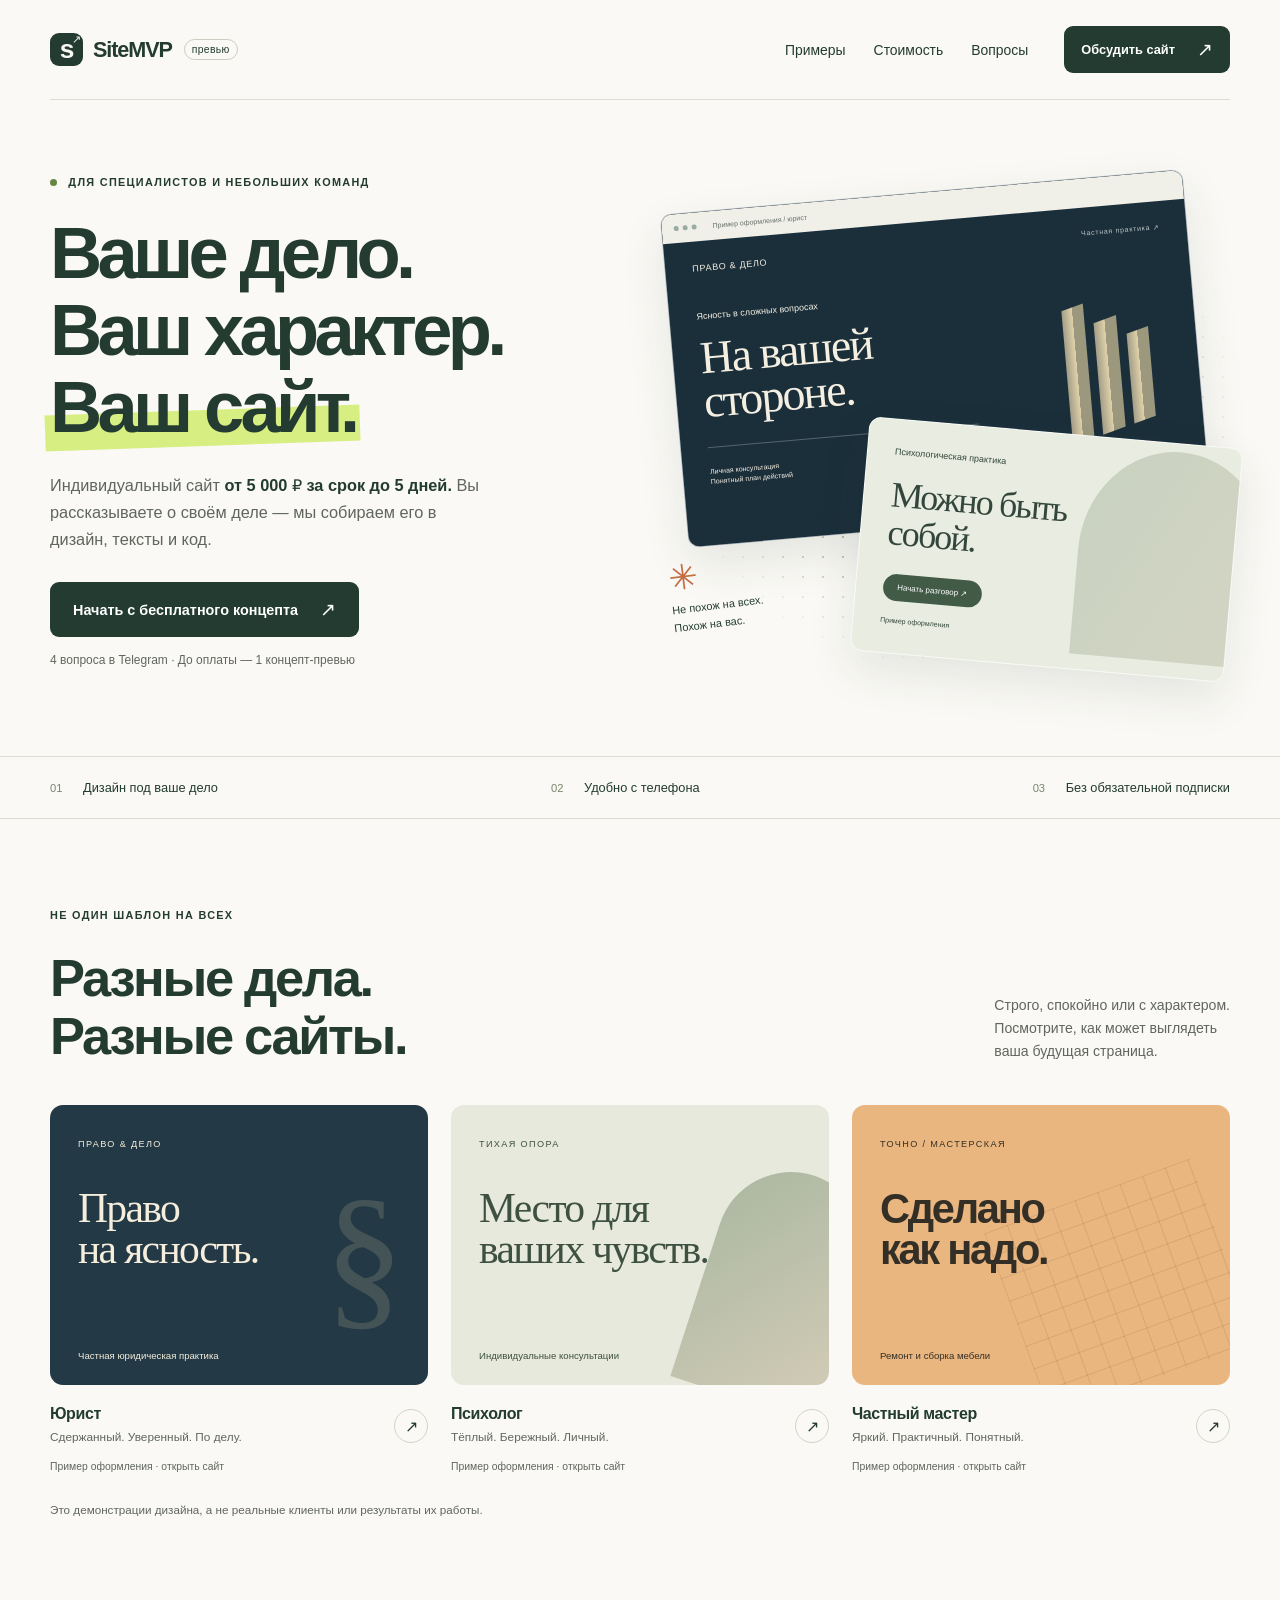
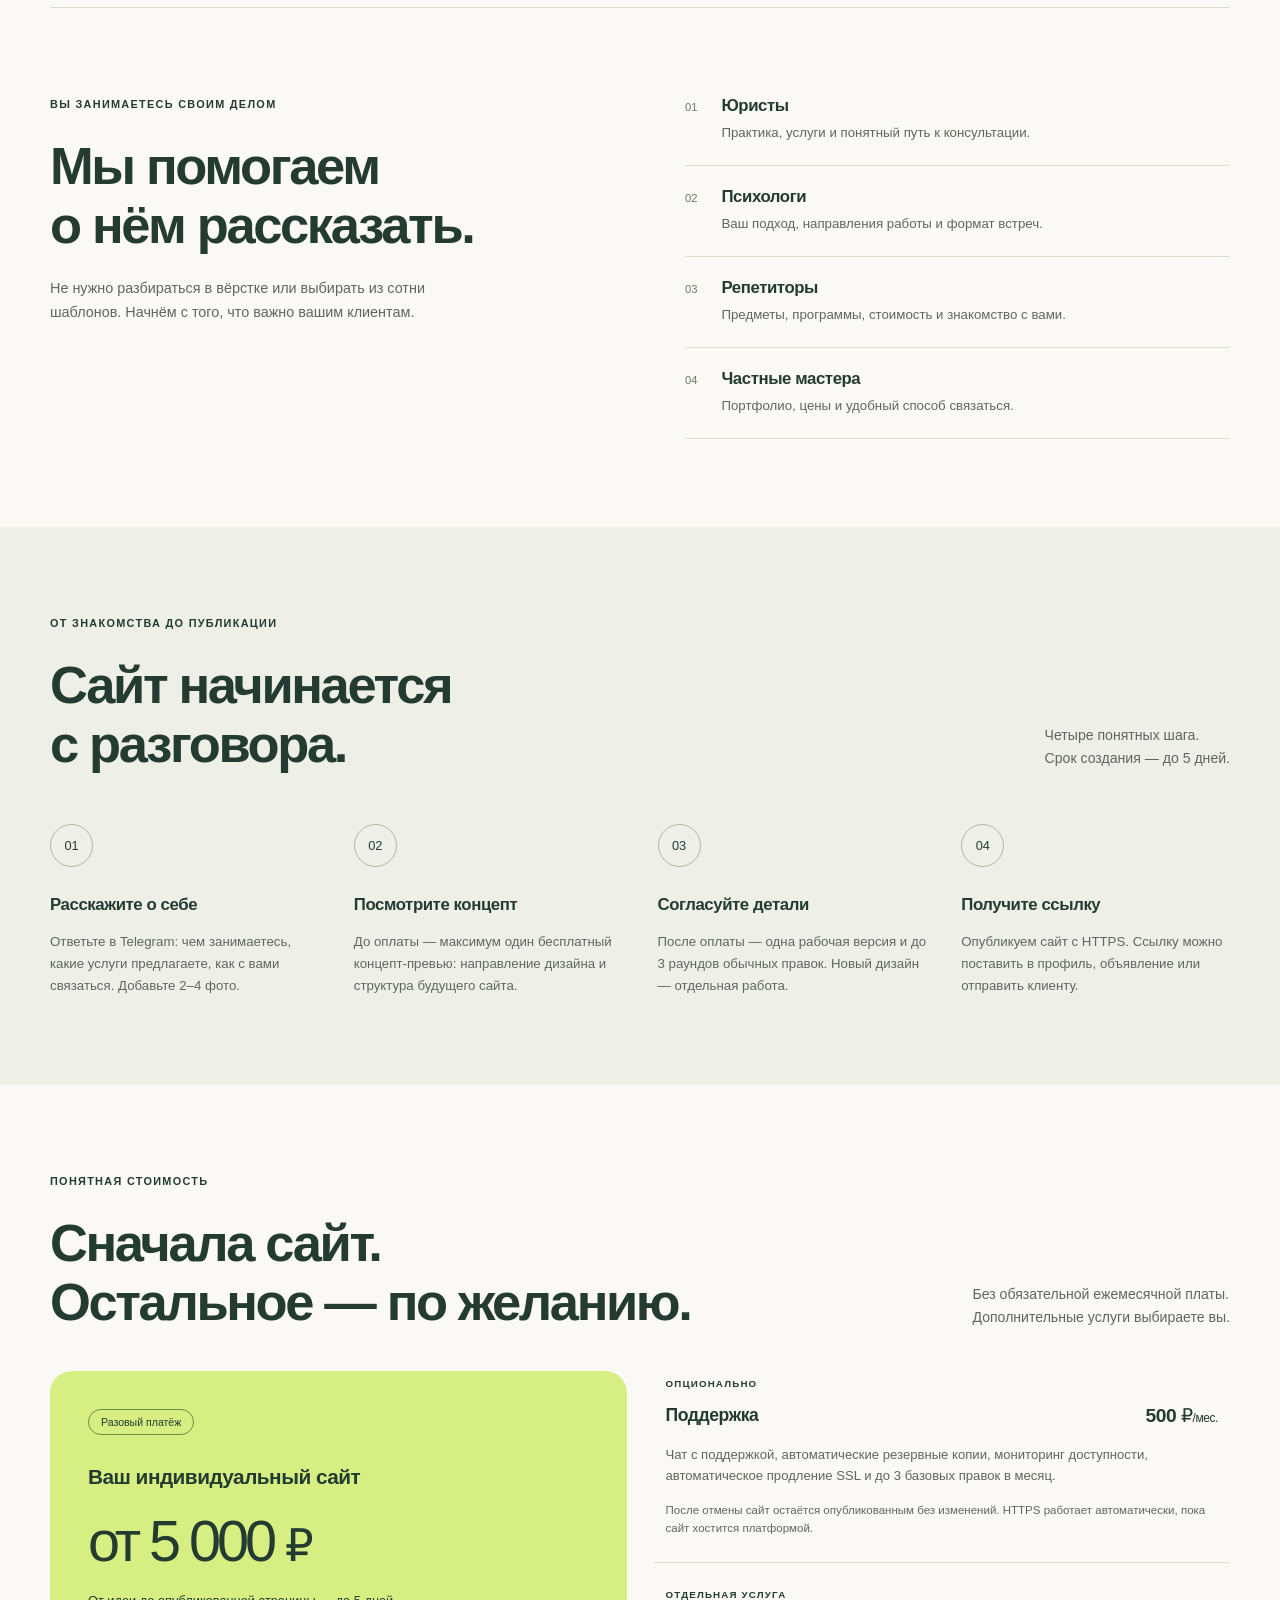
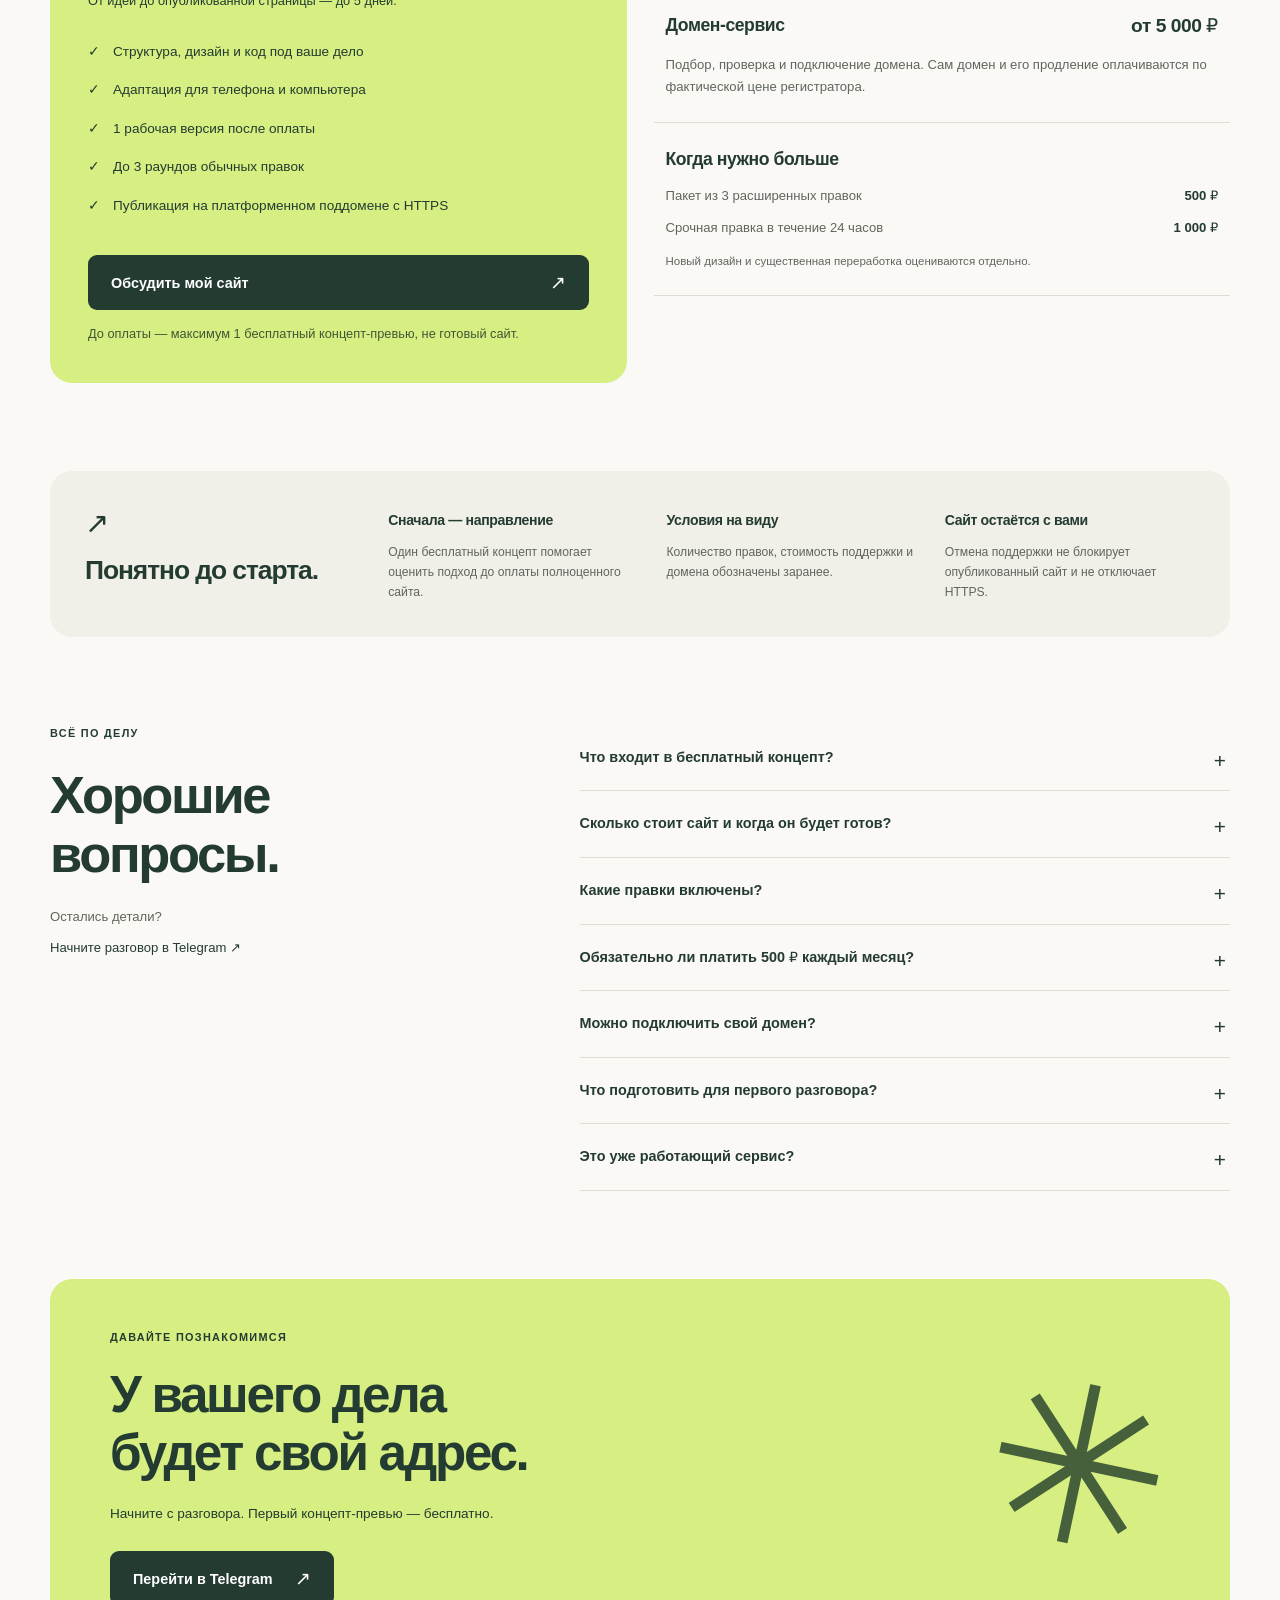
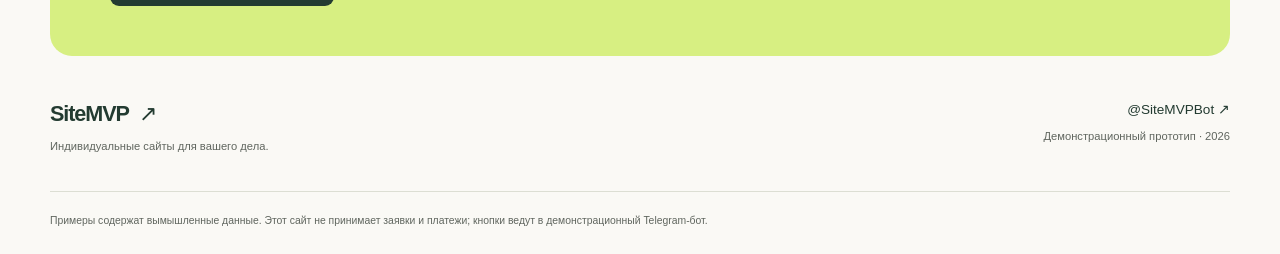
==== index.html @ 01566d81 "SiteMVP demo preview: landing + 3 demo sites (prototype)" ====
<!doctype html>
<html lang="ru">
<head>
  <meta charset="utf-8">
  <meta name="viewport" content="width=device-width, initial-scale=1">
  <meta name="description" content="Индивидуальный сайт для вашего дела от 5 000 ₽, до 5 дней. Один бесплатный концепт-превью, понятные условия и необязательная поддержка.">
  <meta name="color-scheme" content="light">
  <title>SiteMVP — сайт, в котором узнают ваше дело</title>
  <link rel="stylesheet" href="styles.css">
</head>
<body>
  <a class="skip-link" href="#main">Перейти к содержимому</a>
  <header class="header wrap">
    <a class="brand" href="index.html" aria-label="SiteMVP, главная"><span class="brand-mark" aria-hidden="true">s<span>↗</span></span>SiteMVP<span class="beta">превью</span></a>
    <nav aria-label="Основная навигация"><a href="#examples">Примеры</a><a href="#pricing">Стоимость</a><a href="#faq">Вопросы</a></nav>
    <a class="button button-small button-dark" href="https://t.me/online_bronirovanie_robot">Обсудить сайт <span aria-hidden="true">↗</span></a>
  </header>

  <main id="main">
    <section class="hero wrap" aria-labelledby="hero-title">
      <div class="hero-copy">
        <p class="eyebrow"><span class="status-dot"></span> Для специалистов и небольших команд</p>
        <h1 id="hero-title">Ваше дело.<br>Ваш характер.<br><span class="highlight">Ваш сайт.</span></h1>
        <p class="hero-lead">Индивидуальный сайт <strong>от 5 000 ₽ за срок до 5 дней.</strong> Вы рассказываете о своём деле — мы собираем его в дизайн, тексты и код.</p>
        <a class="button button-dark hero-cta" href="https://t.me/online_bronirovanie_robot">Начать с бесплатного концепта <span aria-hidden="true">↗</span></a>
        <p class="fine">4 вопроса в Telegram · До оплаты — 1 концепт-превью</p>
      </div>
      <div class="hero-art" aria-label="Примеры двух разных направлений дизайна: строгий юридический сайт и спокойный сайт психолога">
        <div class="art-grid" aria-hidden="true"></div>
        <div class="browser-card law-preview" aria-hidden="true">
          <div class="browser-bar"><i></i><i></i><i></i><span>Пример оформления / юрист</span></div>
          <div class="law-body"><div class="mini-nav">ПРАВО &amp; ДЕЛО <span>Частная практика ↗</span></div><p class="mini-kicker">Ясность в сложных вопросах</p><h2>На вашей<br>стороне.</h2><div class="mini-rule"></div><div class="mini-bottom"><span>Личная консультация<br>Понятный план действий</span><span class="mini-circle">↗</span></div><div class="law-pillars"><i></i><i></i><i></i></div></div>
        </div>
        <div class="browser-card calm-preview" aria-hidden="true"><div class="calm-orb"></div><span class="mini-kicker">Психологическая практика</span><h2>Можно быть<br>собой.</h2><span class="mini-link">Начать разговор ↗</span><span class="calm-caption">Пример оформления</span></div>
        <div class="art-note" aria-hidden="true"><span>✳</span> Не похож на всех.<br>Похож на вас.</div>
      </div>
    </section>

    <div class="promise-strip"><div class="wrap promises"><span><b>01</b> Дизайн под ваше дело</span><span><b>02</b> Удобно с телефона</span><span><b>03</b> Без обязательной подписки</span></div></div>

    <section class="section wrap" id="examples" aria-labelledby="examples-title">
      <div class="section-heading"><div><p class="eyebrow">Не один шаблон на всех</p><h2 id="examples-title">Разные дела.<br>Разные сайты.</h2></div><p>Строго, спокойно или с характером.<br>Посмотрите, как может выглядеть<br>ваша будущая страница.</p></div>
      <div class="examples-grid">
        <a class="example" href="demo/jurist/index.html"><div class="example-art example-law" aria-hidden="true"><span>ПРАВО &amp; ДЕЛО</span><h3>Право<br>на ясность.</h3><div class="scales">§</div><small>Частная юридическая практика</small></div><div class="example-meta"><div><h3>Юрист</h3><p>Сдержанный. Уверенный. По делу.</p></div><span class="arrow-circle" aria-hidden="true">↗</span></div><span class="example-label">Пример оформления · открыть сайт</span></a>
        <a class="example" href="demo/psychologist/index.html"><div class="example-art example-calm" aria-hidden="true"><span>ТИХАЯ ОПОРА</span><h3>Место для<br>ваших чувств.</h3><div class="calm-shape"></div><small>Индивидуальные консультации</small></div><div class="example-meta"><div><h3>Психолог</h3><p>Тёплый. Бережный. Личный.</p></div><span class="arrow-circle" aria-hidden="true">↗</span></div><span class="example-label">Пример оформления · открыть сайт</span></a>
        <a class="example" href="demo/master/index.html"><div class="example-art example-master" aria-hidden="true"><span>ТОЧНО / МАСТЕРСКАЯ</span><h3>Сделано<br>как надо.</h3><div class="master-grid"></div><small>Ремонт и сборка мебели</small></div><div class="example-meta"><div><h3>Частный мастер</h3><p>Яркий. Практичный. Понятный.</p></div><span class="arrow-circle" aria-hidden="true">↗</span></div><span class="example-label">Пример оформления · открыть сайт</span></a>
      </div>
      <p class="section-note">Это демонстрации дизайна, а не реальные клиенты или результаты их работы.</p>
    </section>

    <section class="audience section wrap" aria-labelledby="audience-title"><div><p class="eyebrow">Вы занимаетесь своим делом</p><h2 id="audience-title">Мы помогаем<br>о нём рассказать.</h2><p>Не нужно разбираться в вёрстке или выбирать из сотни шаблонов. Начнём с того, что важно вашим клиентам.</p></div><div class="audience-list"><div><span>01</span><div><h3>Юристы</h3><p>Практика, услуги и понятный путь к консультации.</p></div></div><div><span>02</span><div><h3>Психологи</h3><p>Ваш подход, направления работы и формат встреч.</p></div></div><div><span>03</span><div><h3>Репетиторы</h3><p>Предметы, программы, стоимость и знакомство с вами.</p></div></div><div><span>04</span><div><h3>Частные мастера</h3><p>Портфолио, цены и удобный способ связаться.</p></div></div></div></section>

    <section class="process-section" id="process" aria-labelledby="process-title"><div class="section wrap"><div class="section-heading"><div><p class="eyebrow">От знакомства до публикации</p><h2 id="process-title">Сайт начинается<br>с разговора.</h2></div><p>Четыре понятных шага.<br>Срок создания — до 5 дней.</p></div><ol class="steps"><li><span class="step-number">01</span><h3>Расскажите о себе</h3><p>Ответьте в Telegram: чем занимаетесь, какие услуги предлагаете, как с вами связаться. Добавьте 2–4 фото.</p></li><li><span class="step-number">02</span><h3>Посмотрите концепт</h3><p>До оплаты — максимум один бесплатный концепт-превью: направление дизайна и структура будущего сайта.</p></li><li><span class="step-number">03</span><h3>Согласуйте детали</h3><p>После оплаты — одна рабочая версия и до 3 раундов обычных правок. Новый дизайн — отдельная работа.</p></li><li><span class="step-number">04</span><h3>Получите ссылку</h3><p>Опубликуем сайт с HTTPS. Ссылку можно поставить в профиль, объявление или отправить клиенту.</p></li></ol></div></section>

    <section class="section wrap" id="pricing" aria-labelledby="pricing-title"><div class="section-heading"><div><p class="eyebrow">Понятная стоимость</p><h2 id="pricing-title">Сначала сайт.<br>Остальное — по желанию.</h2></div><p>Без обязательной ежемесячной платы.<br>Дополнительные услуги выбираете вы.</p></div>
      <div class="pricing-grid"><article class="main-price"><span class="tag">Разовый платёж</span><h3>Ваш индивидуальный сайт</h3><p class="price">от 5 000 <span>₽</span></p><p>От идеи до опубликованной страницы — до 5 дней.</p><ul class="check-list"><li>Структура, дизайн и код под ваше дело</li><li>Адаптация для телефона и компьютера</li><li>1 рабочая версия после оплаты</li><li>До 3 раундов обычных правок</li><li>Публикация на платформенном поддомене с HTTPS</li></ul><a class="button button-dark" href="https://t.me/online_bronirovanie_robot">Обсудить мой сайт <span aria-hidden="true">↗</span></a><p class="fine">До оплаты — максимум 1 бесплатный концепт-превью, не готовый сайт.</p></article>
      <div class="optional-prices"><article><span class="eyebrow">Опционально</span><h3>Поддержка <span>500 ₽<small>/мес.</small></span></h3><p>Чат с поддержкой, автоматические резервные копии, мониторинг доступности, автоматическое продление SSL и до 3 базовых правок в месяц.</p><p class="fine">После отмены сайт остаётся опубликованным без изменений. HTTPS работает автоматически, пока сайт хостится платформой.</p></article><article><span class="eyebrow">Отдельная услуга</span><h3>Домен-сервис <span>от 5 000 ₽</span></h3><p>Подбор, проверка и подключение домена. Сам домен и его продление оплачиваются по фактической цене регистратора.</p></article><article class="extras"><h3>Когда нужно больше</h3><p><span>Пакет из 3 расширенных правок</span><strong>500 ₽</strong></p><p><span>Срочная правка в течение 24 часов</span><strong>1 000 ₽</strong></p><p class="fine">Новый дизайн и существенная переработка оцениваются отдельно.</p></article></div></div>
    </section>

    <section class="trust wrap" aria-labelledby="trust-title"><div><span class="trust-icon" aria-hidden="true">↗</span><h2 id="trust-title">Понятно до старта.</h2></div><article><h3>Сначала — направление</h3><p>Один бесплатный концепт помогает оценить подход до оплаты полноценного сайта.</p></article><article><h3>Условия на виду</h3><p>Количество правок, стоимость поддержки и домена обозначены заранее.</p></article><article><h3>Сайт остаётся с вами</h3><p>Отмена поддержки не блокирует опубликованный сайт и не отключает HTTPS.</p></article></section>

    <section class="section wrap faq-layout" id="faq" aria-labelledby="faq-title"><div><p class="eyebrow">Всё по делу</p><h2 id="faq-title">Хорошие<br>вопросы.</h2><p>Остались детали?<br><a class="text-link" href="https://t.me/online_bronirovanie_robot">Начните разговор в Telegram ↗</a></p></div><div class="faq-list">
      <details><summary>Что входит в бесплатный концепт?</summary><p>До оплаты можно получить максимум 1 концепт-превью: представление о стиле и структуре. Это не полноценный готовый сайт. Неоплаченные материалы и черновики хранятся до 30 дней.</p></details>
      <details><summary>Сколько стоит сайт и когда он будет готов?</summary><p>Индивидуальный сайт — от 5 000 ₽ разово, срок — до 5 дней. Стоимость и объём работ согласуем до оплаты.</p></details>
      <details><summary>Какие правки включены?</summary><p>После оплаты 5 000 ₽ — одна рабочая версия и до 3 раундов обычных правок. Новый дизайн или существенная переработка — отдельная работа.</p></details>
      <details><summary>Обязательно ли платить 500 ₽ каждый месяц?</summary><p>Нет. Поддержка за 500 ₽/мес. опциональна. После отмены прекращаются поддержка, изменения и дополнительные сервисы. Сайт остаётся опубликованным в режиме только для чтения, а HTTPS продолжает работать автоматически, пока он хостится платформой.</p></details>
      <details><summary>Можно подключить свой домен?</summary><p>Да. Подбор, проверка и подключение — от 5 000 ₽. Домен и продление оплачиваются отдельно по цене регистратора. Если свой домен перестал работать, остаётся возможность использовать платформенный поддомен.</p></details>
      <details><summary>Что подготовить для первого разговора?</summary><p>Описание вашей деятельности, 3–5 услуг и цены, контакт для связи и 2–4 фотографии. В демонстрационном боте используйте только вымышленные сведения и тестовые изображения.</p></details>
      <details><summary>Это уже работающий сервис?</summary><p>Сейчас вы смотрите демонстрационный прототип: можно изучить три примера дизайна и сценарий бота. Оплата и автоматическая передача заявки оператору ещё не подключены. Формы в примерах ничего не отправляют.</p></details>
    </div></section>

    <section class="final-cta wrap"><div><p class="eyebrow">Давайте познакомимся</p><h2>У вашего дела<br>будет свой адрес.</h2><p>Начните с разговора. Первый концепт-превью — бесплатно.</p><a class="button button-dark" href="https://t.me/online_bronirovanie_robot">Перейти в Telegram <span aria-hidden="true">↗</span></a></div><span class="cta-flower" aria-hidden="true">✳</span></section>
  </main>
  <footer class="footer wrap"><div><a class="brand" href="index.html">SiteMVP<span aria-hidden="true">↗</span></a><p>Индивидуальные сайты для вашего дела.</p></div><div><a href="https://t.me/online_bronirovanie_robot">@SiteMVPBot ↗</a><p>Демонстрационный прототип · 2026</p></div><p class="footer-note">Примеры содержат вымышленные данные. Этот сайт не принимает заявки и платежи; кнопки ведут в демонстрационный Telegram-бот.</p></footer>
</body>
</html>
---- styles.css ----
:root{--paper:#faf9f5;--ink:#233b31;--muted:#60665f;--line:#dcded3;--lime:#d7ef82;--white:#fff;--radius:22px;font-family:Inter,-apple-system,BlinkMacSystemFont,"Segoe UI",sans-serif;color:var(--ink);background:var(--paper);font-synthesis:none}
*{box-sizing:border-box}html{scroll-behavior:smooth;scroll-padding-top:24px}body{margin:0}a{color:inherit;text-decoration:none}button,a,summary{-webkit-tap-highlight-color:transparent}a:focus-visible,summary:focus-visible{outline:3px solid #47632a;outline-offset:6px}::selection{background:var(--lime);color:var(--ink)}h1,h2,h3,p{margin-top:0}h1,h2,h3{font-weight:600}p{line-height:1.65}h2{font-size:clamp(2rem,4.1vw,3.3rem);line-height:1.12;letter-spacing:-.045em;margin-bottom:22px}h3{font-size:1.17rem;letter-spacing:-.025em}strong{font-weight:600}.wrap{width:min(1180px,calc(100% - 64px));margin-inline:auto}.skip-link{position:absolute;top:-80px;left:16px;background:var(--ink);color:white;padding:12px;z-index:20}.skip-link:focus{top:12px}.header{display:flex;align-items:center;gap:36px;min-height:100px;border-bottom:1px solid var(--line)}.brand{display:inline-flex;align-items:center;gap:10px;font-size:1.35rem;font-weight:750;letter-spacing:-.05em}.brand-mark{display:grid;place-items:center;position:relative;width:33px;height:33px;border-radius:9px;background:var(--ink);color:var(--paper);font-size:1.65rem;line-height:1}.brand-mark span{position:absolute;top:1px;right:3px;font-size:.7rem}.beta{font-size:.65rem;letter-spacing:.03em;font-weight:500;border:1px solid #c9cec1;border-radius:20px;padding:4px 7px;margin-left:2px}.header nav{display:flex;gap:28px;margin-left:auto;font-size:.87rem}.header nav a:hover,.text-link:hover{text-decoration:underline;text-underline-offset:5px}.button{display:inline-flex;justify-content:center;align-items:center;gap:22px;min-height:54px;padding:16px 23px;border-radius:9px;font-size:.9rem;font-weight:600;transition:transform .18s,background .18s}.button:hover{transform:translateY(-2px)}.button-dark{background:var(--ink);color:var(--white)}.button-dark:hover{background:#345442}.button-small{min-height:44px;padding:12px 17px;font-size:.8rem}.button span{font-size:1.2rem}.hero{display:grid;grid-template-columns:1fr 1fr;gap:26px;padding-block:74px 86px;align-items:center}.eyebrow{text-transform:uppercase;letter-spacing:.12em;font-size:.68rem;font-weight:650;line-height:1.6;margin-bottom:24px}.status-dot{display:inline-block;width:7px;height:7px;margin-right:7px;background:#668644;border-radius:50%}h1{font-size:clamp(3.35rem,5.65vw,4.9rem);letter-spacing:-.065em;line-height:1.06;margin-bottom:27px}.highlight{position:relative;isolation:isolate}.highlight:after{content:"";position:absolute;inset:54% -5px 1px;background:var(--lime);z-index:-1;transform:rotate(-2deg)}.hero-lead{max-width:430px;font-size:1.02rem;color:var(--muted);margin-bottom:29px}.hero-lead strong{color:var(--ink)}.fine{font-size:.75rem;line-height:1.6;color:var(--muted);margin:14px 0 0}.hero-art{position:relative;min-width:0;height:490px}.art-grid{position:absolute;inset:10px -10px 0 20px;background-image:radial-gradient(#b9c3ac 1px,transparent 1px);background-size:20px 20px;mask-image:radial-gradient(ellipse at center,black 45%,transparent 73%)}.browser-card{position:absolute;box-shadow:0 18px 45px #233b311a;border:1px solid #ffffffb3;overflow:hidden}.law-preview{left:20px;top:14px;width:91%;height:335px;transform:rotate(-5deg);border-radius:12px;background:#1b2f3b;color:#f5efe1}.browser-bar{height:29px;display:flex;align-items:center;gap:4px;padding:0 12px;background:#f0f0e9;color:#657067}.browser-bar i{display:block;width:5px;height:5px;border-radius:50%;background:#9aaca0}.browser-bar span{font-size:7px;margin-left:12px}.law-body{padding:22px 27px;position:relative;height:100%}.mini-nav{font-size:9px;letter-spacing:.08em;display:flex;justify-content:space-between}.mini-nav span{font-size:7px;color:#bdc7c7}.mini-kicker{font-size:9px;margin:36px 0 12px}.law-body h2{font-family:Georgia,serif;font-size:46px;font-weight:400;letter-spacing:-.04em;line-height:.97}.mini-rule{height:1px;width:58%;background:#bec8c657;margin:16px 0}.mini-bottom{display:flex;justify-content:space-between;align-items:center;width:57%;font-size:7px;line-height:1.5}.mini-circle{background:#d9cba5;color:#213744;width:26px;height:26px;border-radius:50%;display:grid;place-items:center;font-size:13px}.law-pillars{position:absolute;right:9%;top:75px;width:85px;height:150px;display:flex;align-items:flex-end;gap:9px;transform:skewY(-15deg)}.law-pillars i{width:24px;height:90%;background:linear-gradient(90deg,#a39e88,#e0d1aa 48%,#9b987e 49%)}.law-pillars i:nth-child(2){height:75%}.law-pillars i:nth-child(3){height:60%}.calm-preview{bottom:0;right:-4px;width:65%;min-height:235px;background:#e9ece0;border-radius:12px;transform:rotate(5deg);padding:27px;color:#33463b}.calm-preview .mini-kicker{display:block;margin:0 0 20px;position:relative}.calm-preview h2{font:36px/1.05 Georgia,serif;position:relative;letter-spacing:-.05em;margin-bottom:23px}.calm-orb{position:absolute;right:-35px;bottom:15px;width:190px;height:210px;border-radius:50% 50% 0 0;background:linear-gradient(120deg,#8a9e8359,#bcbaa375)}.mini-link{font-size:8px;position:relative;background:#425b46;color:white;padding:9px 14px;border-radius:20px}.calm-caption{display:block;font-size:7px;margin-top:23px}.art-note{position:absolute;left:17px;bottom:35px;font-size:11px;line-height:1.6;transform:rotate(-7deg)}.art-note span{display:block;font-size:35px;line-height:1.4;color:#c36d43}.promise-strip{border-block:1px solid var(--line)}.promises{display:flex;justify-content:space-between;gap:20px;padding-block:23px;font-size:.8rem}.promises b{font-weight:400;color:#79866c;margin-right:17px;font-size:.7rem}.section{padding-block:88px}.section-heading{display:flex;justify-content:space-between;gap:35px;align-items:flex-end;margin-bottom:39px}.section-heading h2{margin-bottom:0}.section-heading>p{font-size:.88rem;color:var(--muted);margin-bottom:3px}.examples-grid{display:grid;grid-template-columns:repeat(3,1fr);gap:23px}.example{display:block;min-width:0}.example-art{height:280px;border-radius:13px;position:relative;overflow:hidden;padding:28px;transition:transform .2s}.example:hover .example-art{transform:translateY(-5px)}.example-art>span{font-size:.57rem;letter-spacing:.15em;position:relative;z-index:1}.example-art h3{font:2.6rem/.99 Georgia,serif;letter-spacing:-.04em;position:relative;margin-top:37px;z-index:1}.example-art small{font-size:.6rem;position:absolute;bottom:24px;left:28px;z-index:1}.example-law{background:#233945;color:#f6eedc}.scales{position:absolute;right:24px;top:70px;font:10rem/1 Georgia,serif;color:#d9cba52e}.example-calm{background:#e7e9dc;color:#3e5141}.calm-shape{position:absolute;width:150px;height:235px;right:-24px;bottom:-20px;background:linear-gradient(130deg,#83987b9c,#d4ccb7);border-radius:90px 90px 0 0;transform:rotate(18deg)}.example-master{background:#eab67f;color:#332f27}.example-master h3{font-family:inherit;font-weight:800;letter-spacing:-.055em}.master-grid{position:absolute;inset:85px 0 0 42%;transform:rotate(-20deg);background-image:linear-gradient(#85654533 1px,transparent 1px),linear-gradient(90deg,#85654533 1px,transparent 1px);background-size:24px 24px}.example-meta{display:flex;align-items:center;justify-content:space-between;margin-top:20px;gap:8px}.example-meta h3{margin:0 0 5px;font-size:1rem}.example-meta p{font-size:.74rem;color:var(--muted);margin:0}.arrow-circle{border:1px solid #d0d5c7;border-radius:50%;width:34px;height:34px;display:grid;place-items:center;flex-shrink:0}.example-label{display:block;font-size:.65rem;color:var(--muted);margin-top:13px}.section-note{font-size:.73rem;color:var(--muted);margin:28px 0 0}.audience{border-top:1px solid var(--line);display:grid;grid-template-columns:1fr 1fr;gap:90px}.audience>div>p:not(.eyebrow){color:var(--muted);max-width:380px;font-size:.9rem}.audience-list>div{display:flex;gap:24px;border-bottom:1px solid var(--line);padding:21px 0}.audience-list>div:first-child{padding-top:0}.audience-list>div>span{font-size:.7rem;padding-top:5px;color:#687d60}.audience-list h3{margin:0 0 6px;font-size:1.05rem}.audience-list p{font-size:.83rem;color:var(--muted);margin:0}.process-section{background:#eef0e7}.steps{display:grid;grid-template-columns:repeat(4,1fr);gap:35px;list-style:none;padding:0;margin:50px 0 0}.step-number{width:43px;height:43px;display:grid;place-items:center;border:1px solid #acb8a0;border-radius:50%;font-size:.8rem;margin-bottom:28px}.steps h3{font-size:1.05rem}.steps p{font-size:.83rem;color:var(--muted);margin:0}.pricing-grid{display:grid;grid-template-columns:1fr 1fr;gap:27px}.main-price{background:var(--lime);padding:38px;border-radius:var(--radius)}.tag{display:inline-block;border:1px solid #718c47;border-radius:20px;font-size:.66rem;padding:6px 12px;margin-bottom:30px}.main-price h3{font-size:1.3rem}.price{font-size:3.6rem;letter-spacing:-.07em;line-height:1.1;margin-bottom:17px}.price span{font-size:2.8rem}.main-price>p:not(.price){font-size:.8rem}.check-list{list-style:none;padding:9px 0 20px;margin:0}.check-list li{padding:9px 0 9px 25px;position:relative;font-size:.85rem;line-height:1.5}.check-list li:before{content:"✓";position:absolute;left:0}.main-price .button{width:100%;justify-content:space-between;margin-top:10px}.main-price .fine{color:#415735}.optional-prices{display:flex;flex-direction:column}.optional-prices article{padding:24px 12px;border-bottom:1px solid var(--line)}.optional-prices article:first-child{padding-top:5px}.optional-prices h3{display:flex;justify-content:space-between;gap:18px;font-size:1.1rem;line-height:1.4;margin-bottom:14px}.optional-prices h3 span{white-space:nowrap;font-size:1.2rem}.optional-prices h3 small{font-size:.75rem;font-weight:400}.optional-prices .eyebrow{display:block;font-size:.61rem;margin-bottom:11px}.optional-prices p{font-size:.82rem;color:var(--muted);margin-bottom:0}.optional-prices .fine{font-size:.72rem}.extras p:not(.fine){display:flex;gap:16px;justify-content:space-between;margin:10px 0}.extras strong{white-space:nowrap;color:var(--ink)}.trust{display:grid;grid-template-columns:1.1fr 1fr 1fr 1fr;gap:28px;padding:35px;background:#f0efe8;border-radius:var(--radius)}.trust h2{font-size:1.65rem;letter-spacing:-.04em;margin-bottom:0}.trust-icon{font-size:1.8rem;display:block;margin-bottom:16px}.trust h3{font-size:.88rem;margin-top:6px}.trust p{font-size:.76rem;color:var(--muted);margin:0}.faq-layout{display:grid;grid-template-columns:1fr 1.4fr;gap:65px}.faq-layout>div>p:not(.eyebrow){font-size:.82rem;color:var(--muted)}.text-link{display:inline-block;margin-top:10px;color:var(--ink)}details{border-bottom:1px solid var(--line)}summary{cursor:pointer;list-style:none;padding:22px 35px 22px 0;position:relative;font-size:.9rem;font-weight:550;line-height:1.5}summary::-webkit-details-marker{display:none}summary:after{content:"+";position:absolute;right:4px;top:20px;font-size:1.3rem;font-weight:400}details[open] summary:after{content:"−"}details p{font-size:.83rem;color:var(--muted);padding-right:25px;margin-bottom:24px}.final-cta{display:flex;justify-content:space-between;gap:20px;align-items:center;background:var(--lime);border-radius:var(--radius);padding:50px 60px;overflow:hidden}.final-cta h2{font-size:clamp(2.1rem,4vw,3.5rem)}.final-cta p:not(.eyebrow){font-size:.85rem}.final-cta .eyebrow{margin-bottom:20px}.final-cta .button{margin-top:12px}.cta-flower{font-size:220px;line-height:1;transform:rotate(12deg);color:#45603b}.footer{padding-block:45px 25px;display:flex;justify-content:space-between;flex-wrap:wrap;gap:25px}.footer p{font-size:.7rem;color:var(--muted);margin:10px 0 0}.footer>div:nth-child(2){text-align:right;font-size:.85rem}.footer .footer-note{width:100%;border-top:1px solid var(--line);padding-top:20px;font-size:.65rem}
@media(min-width:1450px){.hero{padding-top:95px;padding-bottom:100px}}
@media(max-width:1000px){.wrap{width:calc(100% - 44px)}.header{gap:20px}.header nav{gap:18px}.hero{gap:12px}.hero-art{height:435px}.law-preview{left:5px;height:315px}.law-body{padding:19px}.law-pillars{right:6%;width:65px}.mini-nav span{display:none}.calm-preview{right:0;padding:23px;width:70%;min-height:220px}.art-note{left:0;font-size:10px;bottom:12px}.hero-cta{gap:15px;padding-inline:18px}.eyebrow{font-size:.61rem}.example-art{height:245px;padding:22px}.example-art h3{font-size:2.1rem}.example-art small{left:22px}.audience{gap:45px}.steps{gap:23px}.main-price{padding:28px}.trust{grid-template-columns:1fr 1fr}.optional-prices h3{flex-wrap:wrap;gap:8px}.final-cta{padding:40px}.cta-flower{font-size:160px}}
@media(max-width:720px){.wrap{width:calc(100% - 36px)}.header{min-height:80px;gap:12px;flex-wrap:wrap;padding-block:16px}.brand{font-size:1.2rem}.header .button{margin-left:auto;font-size:.72rem;padding:10px 12px;gap:9px}.header nav{order:3;width:100%;justify-content:center;margin:6px 0 0;gap:28px;font-size:.76rem}.hero{grid-template-columns:1fr;padding-block:44px 40px;gap:24px}.hero-copy{max-width:540px}.hero .eyebrow{font-size:.59rem;margin-bottom:22px}h1{font-size:clamp(3.35rem,11.4vw,4.5rem);margin-bottom:25px}.hero-lead{font-size:.95rem;max-width:410px}.hero-cta{font-size:.83rem;gap:20px}.hero-art{height:390px;width:100%;max-width:480px;margin:0 auto}.law-preview{width:84%;left:12px;top:14px;height:285px}.law-body h2{font-size:38px}.mini-kicker{margin-top:24px}.law-pillars{height:128px;top:65px;right:9%}.calm-preview{width:61%;min-height:198px;padding:21px;right:5px;bottom:0}.calm-preview h2{font-size:29px;margin-bottom:20px}.calm-preview .mini-kicker{font-size:7px;margin-bottom:14px}.calm-orb{width:150px;height:165px}.calm-caption{margin-top:19px}.art-note{bottom:26px;left:14px;font-size:10px}.art-grid{inset:0 0 0 10px}.promises{padding-block:19px;flex-wrap:wrap;justify-content:center;gap:12px 24px;font-size:.69rem}.promises b{margin-right:7px}.section{padding-block:57px}.section-heading{display:block;margin-bottom:29px}.section-heading>p{margin:20px 0 0;font-size:.84rem}.section-heading>p br{display:none}h2{font-size:2.35rem}.eyebrow{margin-bottom:16px}.examples-grid{grid-template-columns:1fr;gap:31px}.example-art{height:280px;padding:28px}.example-art h3{font-size:2.8rem;margin-top:34px}.example-art small{left:28px}.example-art>span{font-size:.66rem}.scales{right:55px}.calm-shape{right:10px;width:180px}.example-meta{margin-top:16px}.example-meta h3{font-size:1.05rem}.example-meta p{font-size:.78rem}.example-label{font-size:.69rem;margin-top:8px}.audience{grid-template-columns:1fr;gap:24px}.audience-list>div{padding-block:18px}.steps{grid-template-columns:1fr 1fr;gap:30px 23px;margin-top:32px}.step-number{margin-bottom:17px}.steps h3{font-size:.96rem}.steps p{font-size:.78rem}.pricing-grid{grid-template-columns:1fr;gap:28px}.main-price{padding:28px 24px}.main-price h3{font-size:1.15rem}.price{font-size:3.3rem}.optional-prices article{padding-inline:5px}.optional-prices h3{flex-wrap:nowrap;font-size:1.03rem}.optional-prices h3 span{font-size:1.1rem}.trust{grid-template-columns:1fr;gap:25px;padding:28px}.trust>div{display:flex;align-items:center;gap:14px}.trust-icon{margin:0}.trust h3{margin:0 0 8px;font-size:.95rem}.trust p{font-size:.8rem}.faq-layout{grid-template-columns:1fr;gap:16px}.faq-layout h2 br{display:none}summary{font-size:.86rem}.final-cta{padding:31px 25px;position:relative}.final-cta>div{position:relative;z-index:1}.final-cta h2{font-size:2.3rem}.final-cta p{max-width:260px}.cta-flower{position:absolute;right:-38px;top:20px;font-size:140px;opacity:.12}.footer{gap:21px}.footer>div:nth-child(2){text-align:left}.footer .footer-note{font-size:.66rem}.beta{font-size:.59rem}}
@media(max-width:360px){.wrap{width:calc(100% - 28px)}.header .button{font-size:.67rem;padding-inline:10px}.brand{gap:6px;font-size:1.1rem}.beta{display:none}.hero-cta{font-size:.76rem;padding-inline:15px;gap:12px}.hero-art{height:370px}.mini-link{padding:8px}.art-note{left:6px}.steps{gap:25px 18px}.optional-prices h3{flex-wrap:wrap}.final-cta{padding:28px 22px}}
@media(prefers-reduced-motion:reduce){html{scroll-behavior:auto}*,*:before,*:after{transition:none!important}}
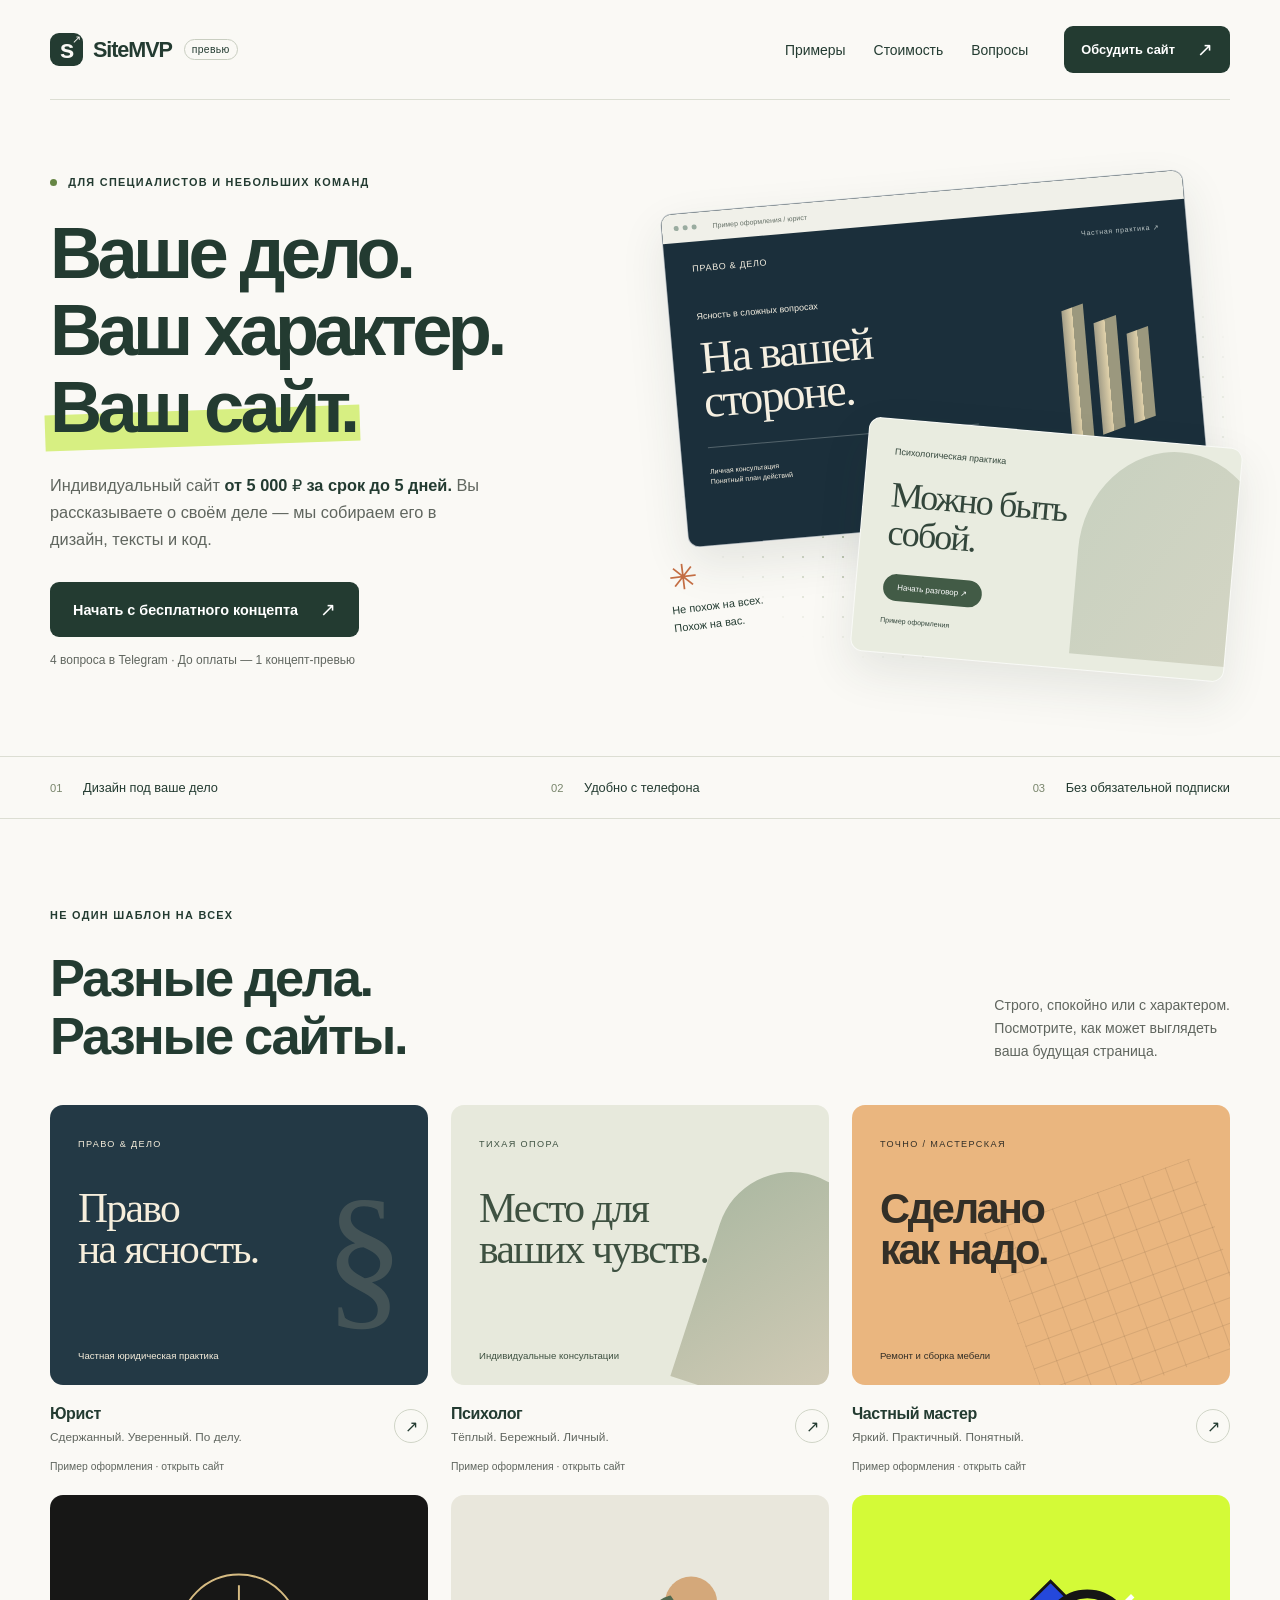
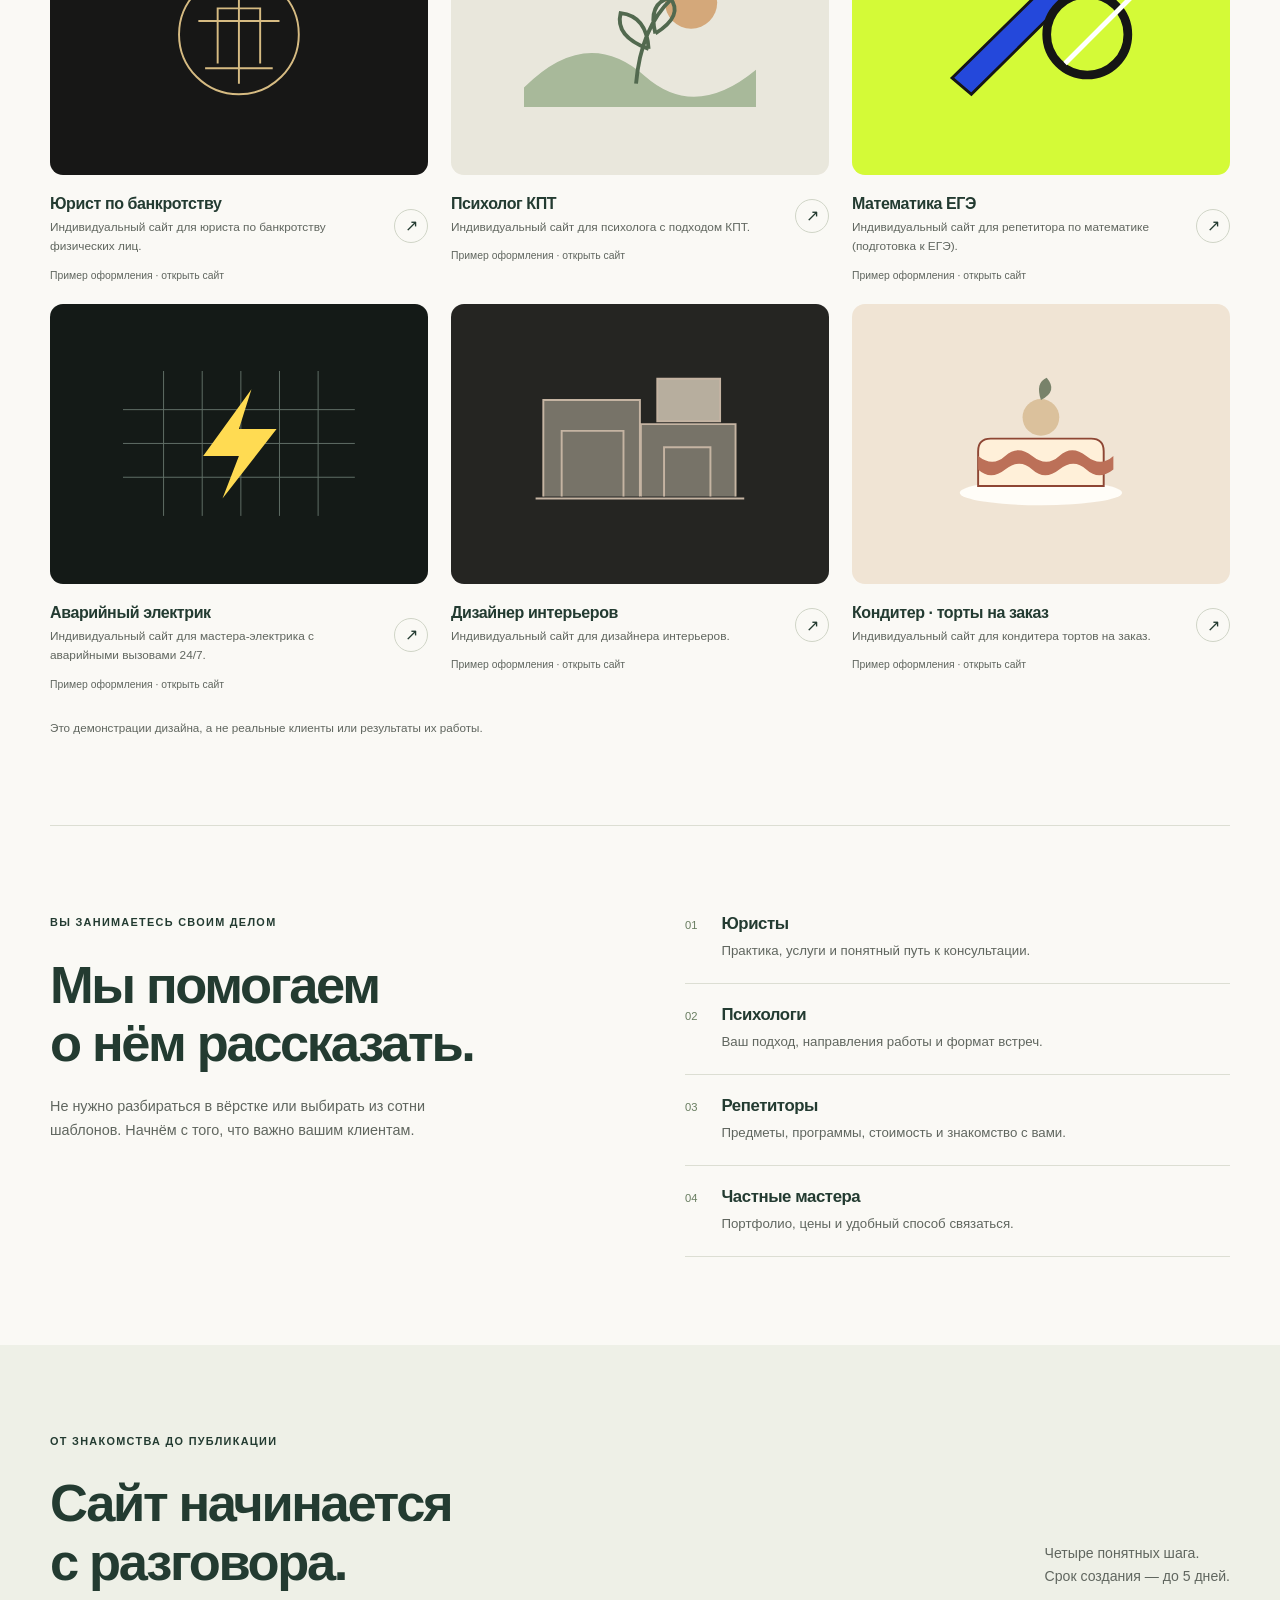
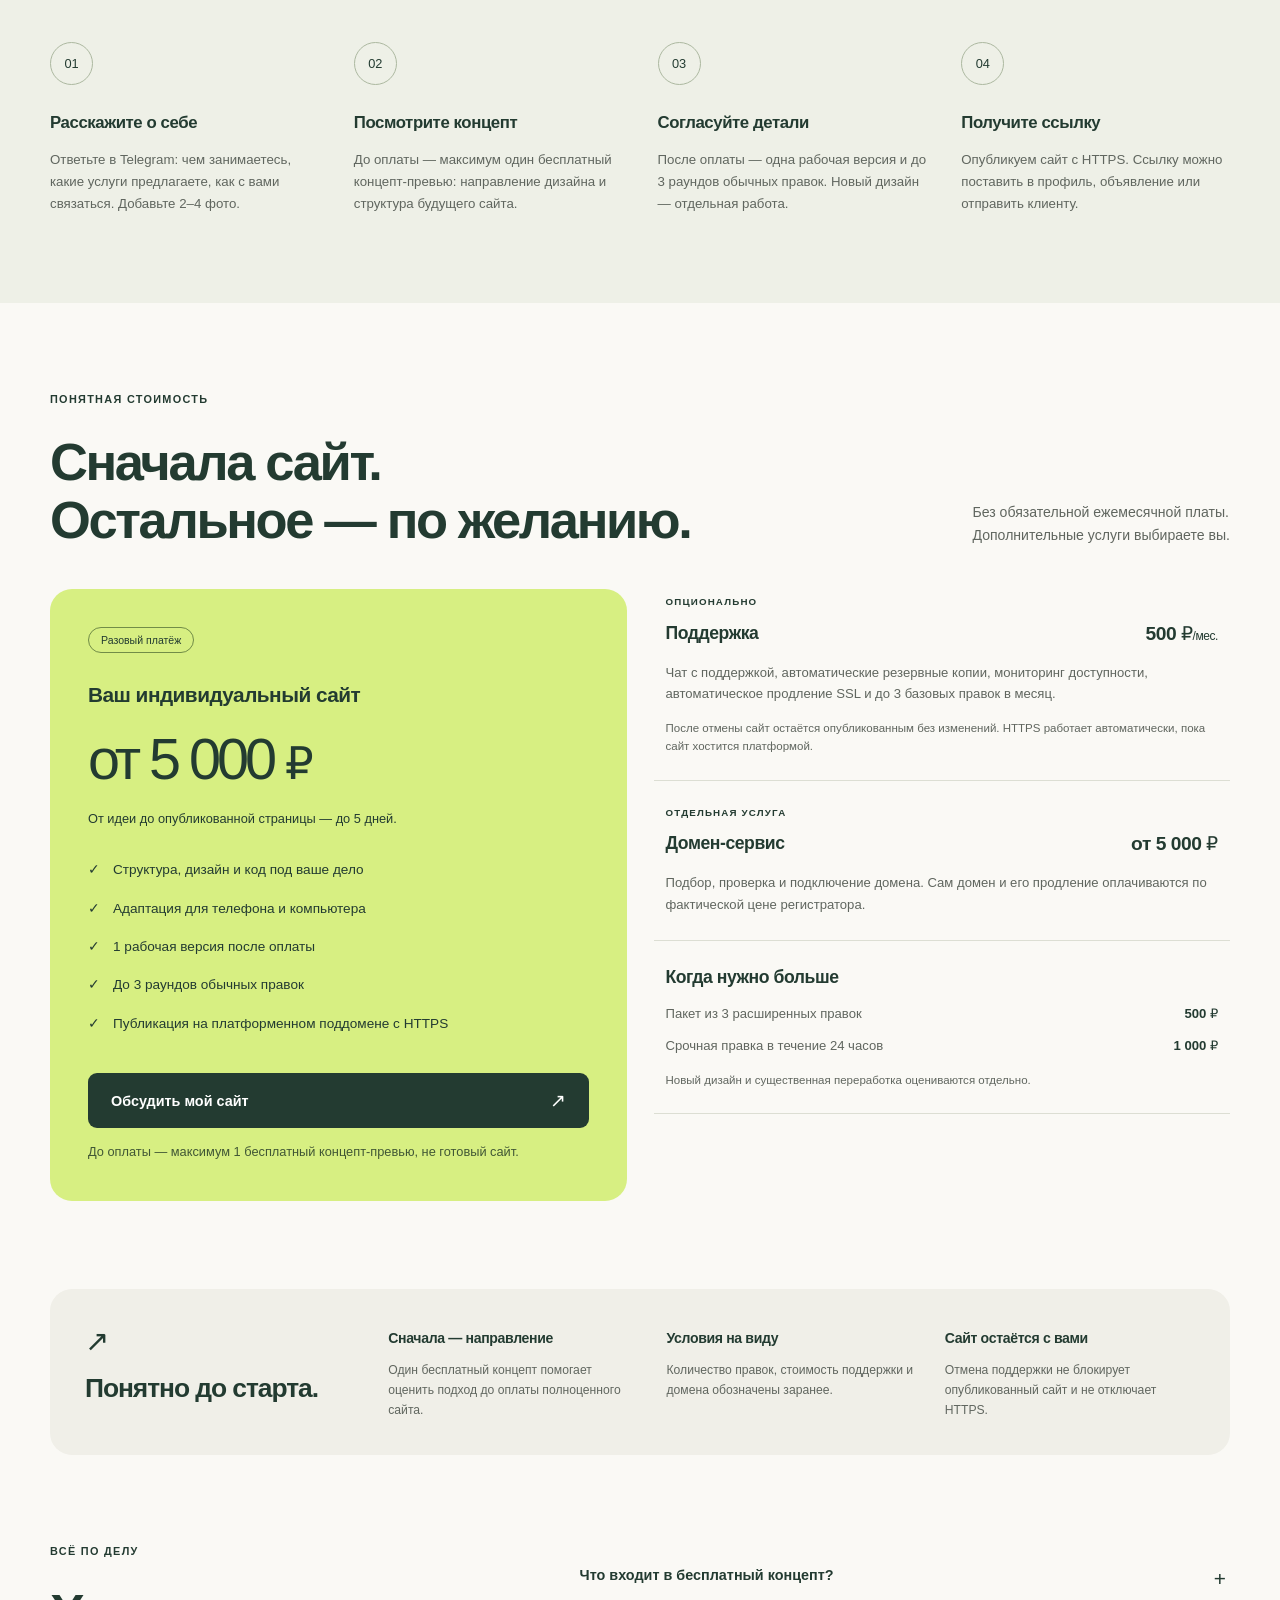
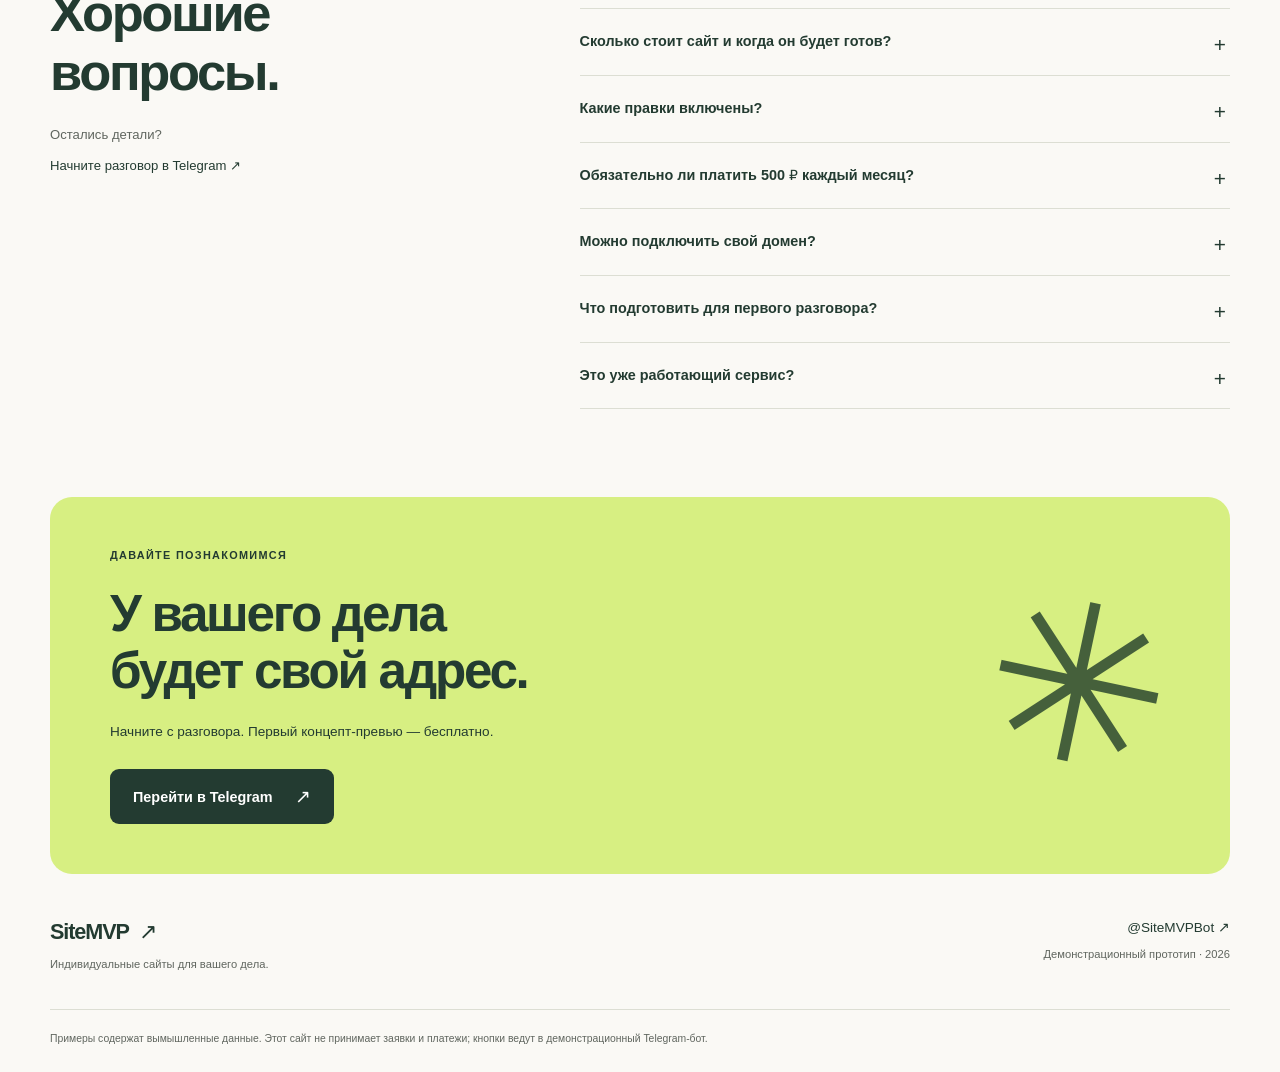
==== commit afcd0eb4: "content: 6 new landings (dark + varied styles) and 9-work gallery" ====
--- a/index.html
+++ b/index.html
@@ -44,6 +44,12 @@
         <a class="example" href="demo/jurist/index.html"><div class="example-art example-law" aria-hidden="true"><span>ПРАВО &amp; ДЕЛО</span><h3>Право<br>на ясность.</h3><div class="scales">§</div><small>Частная юридическая практика</small></div><div class="example-meta"><div><h3>Юрист</h3><p>Сдержанный. Уверенный. По делу.</p></div><span class="arrow-circle" aria-hidden="true">↗</span></div><span class="example-label">Пример оформления · открыть сайт</span></a>
         <a class="example" href="demo/psychologist/index.html"><div class="example-art example-calm" aria-hidden="true"><span>ТИХАЯ ОПОРА</span><h3>Место для<br>ваших чувств.</h3><div class="calm-shape"></div><small>Индивидуальные консультации</small></div><div class="example-meta"><div><h3>Психолог</h3><p>Тёплый. Бережный. Личный.</p></div><span class="arrow-circle" aria-hidden="true">↗</span></div><span class="example-label">Пример оформления · открыть сайт</span></a>
         <a class="example" href="demo/master/index.html"><div class="example-art example-master" aria-hidden="true"><span>ТОЧНО / МАСТЕРСКАЯ</span><h3>Сделано<br>как надо.</h3><div class="master-grid"></div><small>Ремонт и сборка мебели</small></div><div class="example-meta"><div><h3>Частный мастер</h3><p>Яркий. Практичный. Понятный.</p></div><span class="arrow-circle" aria-hidden="true">↗</span></div><span class="example-label">Пример оформления · открыть сайт</span></a>
+        <a class="example" href="landings/bankrotstvo-advokat/index.html"><div class="example-art" aria-hidden="true" style="background:#171716;color:#d6bb82;display:grid;place-items:center"><svg viewBox="0 0 240 150" style="width:72%;height:auto"><circle cx="120" cy="75" r="62" fill="none" stroke="currentColor" stroke-width="2"/><path d="M98 105V48h44v57M78 61h84M85 110h70M120 24v102" fill="none" stroke="currentColor" stroke-width="2"/></svg></div><div class="example-meta"><div><h3>Юрист по банкротству</h3><p>Индивидуальный сайт для юриста по банкротству физических лиц.</p></div><span class="arrow-circle" aria-hidden="true">↗</span></div><span class="example-label">Пример оформления · открыть сайт</span></a>
+        <a class="example" href="landings/kpt-psiholog/index.html"><div class="example-art" aria-hidden="true" style="background:#e9e7dc;color:#52694f;display:grid;place-items:center"><svg viewBox="0 0 240 150" style="width:72%;height:auto"><circle cx="173" cy="42" r="27" fill="#d4a87a"/><path d="M0 130Q65 65 125 118T260 93v70H0" fill="#a8b99a"/><path d="M116 126q5-58 37-88M129 90q-35-13-29-37 27 3 29 37m7-16q-8-31 15-37 15 18-15 37" fill="none" stroke="#52694f" stroke-width="4"/></svg></div><div class="example-meta"><div><h3>Психолог КПТ</h3><p>Индивидуальный сайт для психолога с подходом КПТ.</p></div><span class="arrow-circle" aria-hidden="true">↗</span></div><span class="example-label">Пример оформления · открыть сайт</span></a>
+        <a class="example" href="landings/ege-matematika/index.html"><div class="example-art" aria-hidden="true" style="background:#d4fa37;color:#151515;display:grid;place-items:center"><svg viewBox="0 0 240 150" style="width:72%;height:auto"><path d="M28 120 130 20l18 18-100 99z" fill="#2448db" stroke="currentColor" stroke-width="3"/><circle cx="168" cy="75" r="42" fill="none" stroke="currentColor" stroke-width="9"/><path d="M145 105l70-70" stroke="#fff" stroke-width="5"/></svg></div><div class="example-meta"><div><h3>Математика ЕГЭ</h3><p>Индивидуальный сайт для репетитора по математике (подготовка к ЕГЭ).</p></div><span class="arrow-circle" aria-hidden="true">↗</span></div><span class="example-label">Пример оформления · открыть сайт</span></a>
+        <a class="example" href="landings/elektrik-avariynyy/index.html"><div class="example-art" aria-hidden="true" style="background:#141a17;color:#ffdb52;display:grid;place-items:center"><svg viewBox="0 0 240 150" style="width:72%;height:auto"><path d="M0 40h240M0 75h240M0 110h240M42 0v150M82 0v150M122 0v150M162 0v150M202 0v150" stroke="#627068" stroke-width="1"/><path d="m133 19-50 69h37l-17 44 56-72h-39z" fill="currentColor"/></svg></div><div class="example-meta"><div><h3>Аварийный электрик</h3><p>Индивидуальный сайт для мастера-электрика с аварийными вызовами 24/7.</p></div><span class="arrow-circle" aria-hidden="true">↗</span></div><span class="example-label">Пример оформления · открыть сайт</span></a>
+        <a class="example" href="landings/interior-designer/index.html"><div class="example-art" aria-hidden="true" style="background:#252522;color:#c5b4a2;display:grid;place-items:center"><svg viewBox="0 0 240 150" style="width:72%;height:auto"><path d="M20 130V30h100v100M121 130V55h98v75M39 130V62h64v68M145 130V79h48v51" fill="#777368" stroke="currentColor" stroke-width="2"/><path d="M12 132h216M138 52h65V8h-65z" fill="#b7ae9e" stroke="currentColor" stroke-width="2"/></svg></div><div class="example-meta"><div><h3>Дизайнер интерьеров</h3><p>Индивидуальный сайт для дизайнера интерьеров.</p></div><span class="arrow-circle" aria-hidden="true">↗</span></div><span class="example-label">Пример оформления · открыть сайт</span></a>
+        <a class="example" href="landings/torty-na-zakaz/index.html"><div class="example-art" aria-hidden="true" style="background:#f0e4d4;color:#8e4634;display:grid;place-items:center"><svg viewBox="0 0 240 150" style="width:72%;height:auto"><ellipse cx="120" cy="126" rx="84" ry="13" fill="#fffdf8"/><path d="M55 83q0-13 13-13h104q13 0 13 13v36H55z" fill="#fff0d9" stroke="currentColor" stroke-width="2"/><path d="M55 88q15 12 28 0t28 0 28 0 28 0 28 0v14q-15 12-28 0t-28 0-28 0-28 0-28 0z" fill="#bc7058"/><circle cx="120" cy="48" r="19" fill="#dbc19c"/><path d="M120 30q-6-18 6-23 12 14-6 23" fill="#78826a"/></svg></div><div class="example-meta"><div><h3>Кондитер · торты на заказ</h3><p>Индивидуальный сайт для кондитера тортов на заказ.</p></div><span class="arrow-circle" aria-hidden="true">↗</span></div><span class="example-label">Пример оформления · открыть сайт</span></a>
       </div>
       <p class="section-note">Это демонстрации дизайна, а не реальные клиенты или результаты их работы.</p>
     </section>
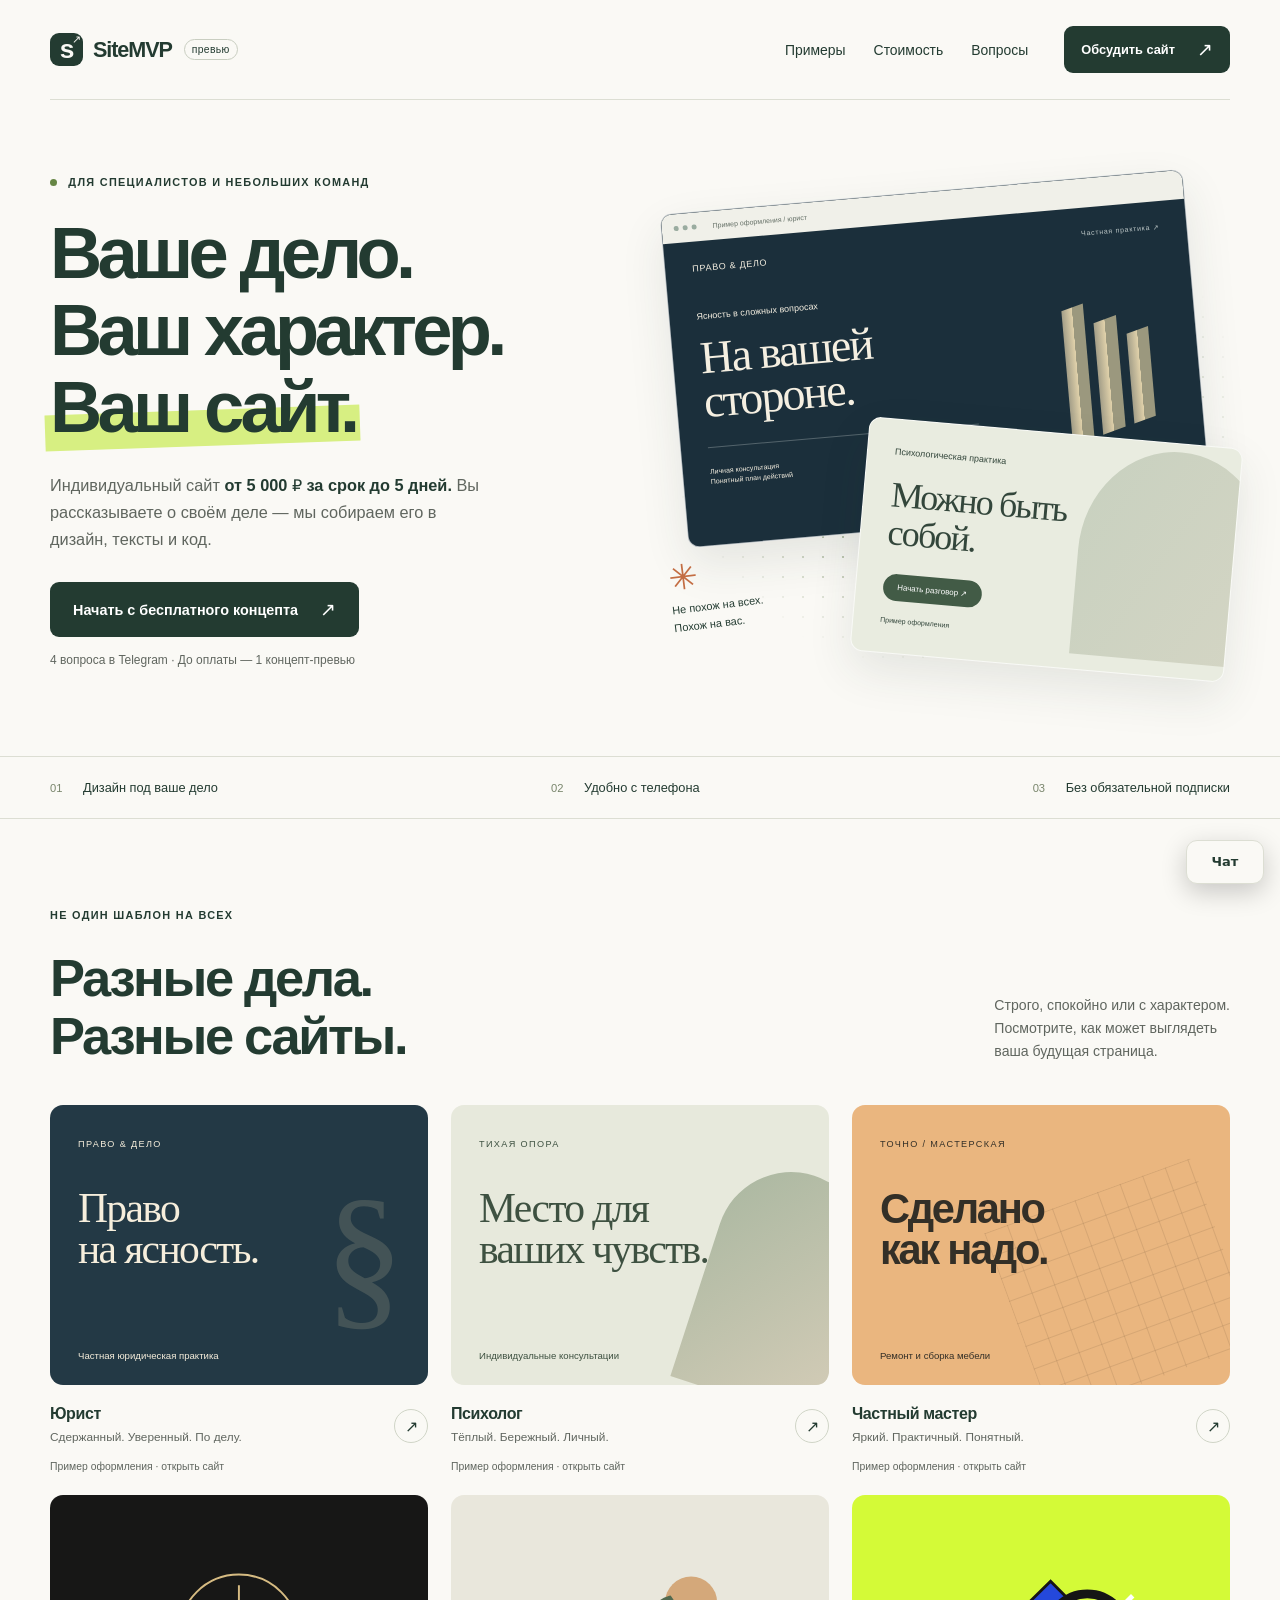
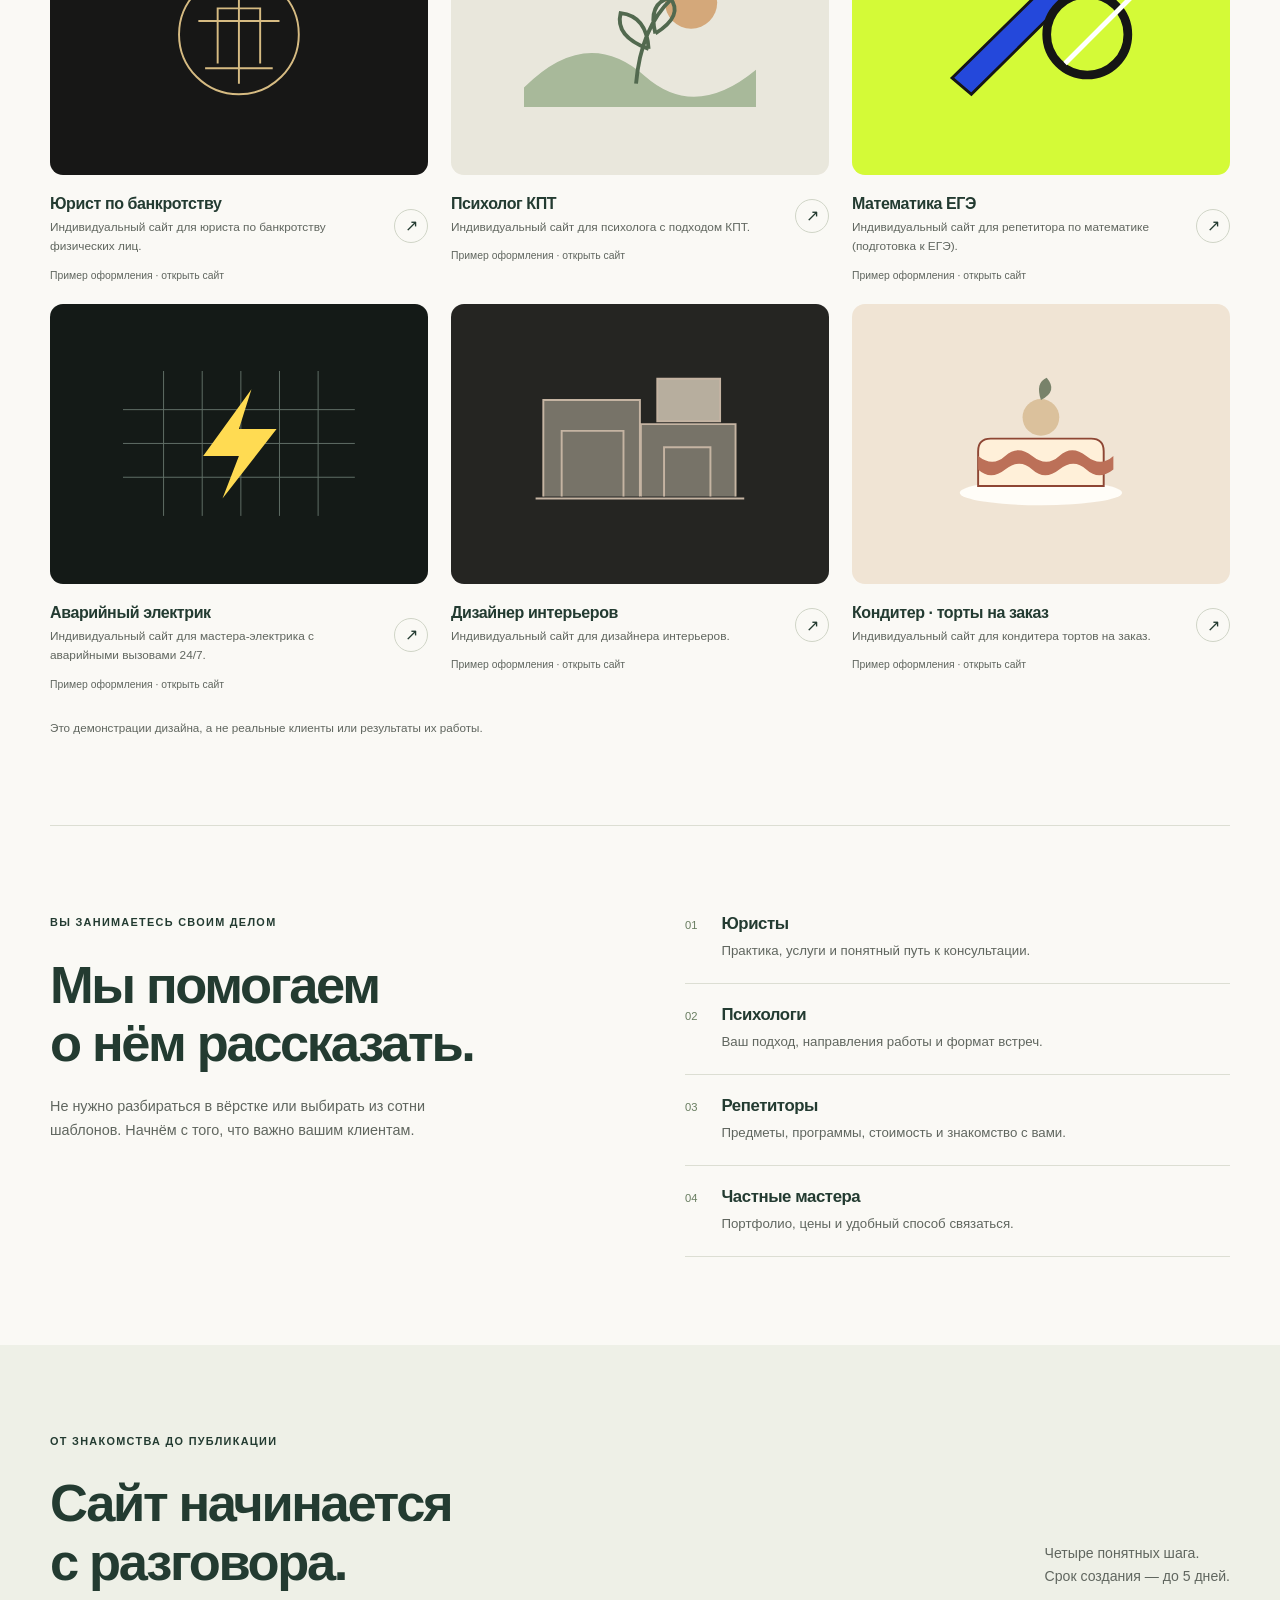
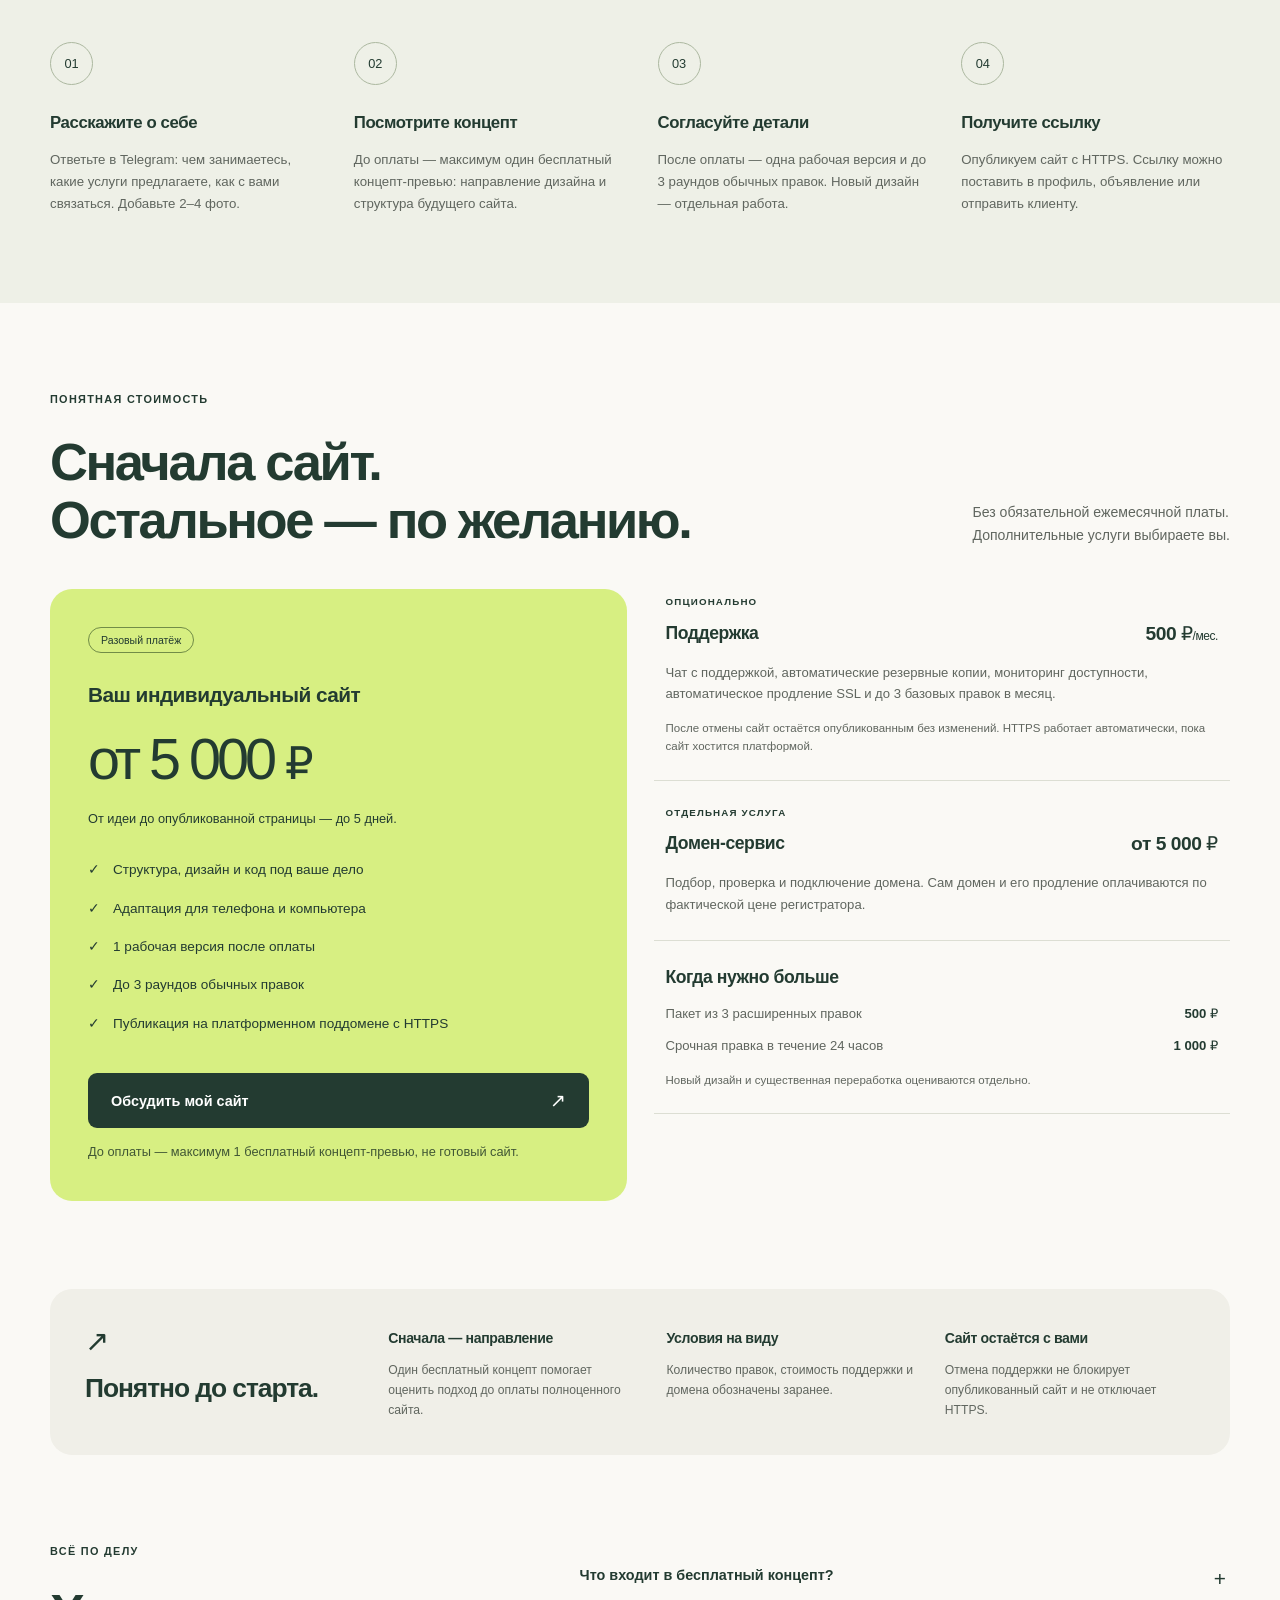
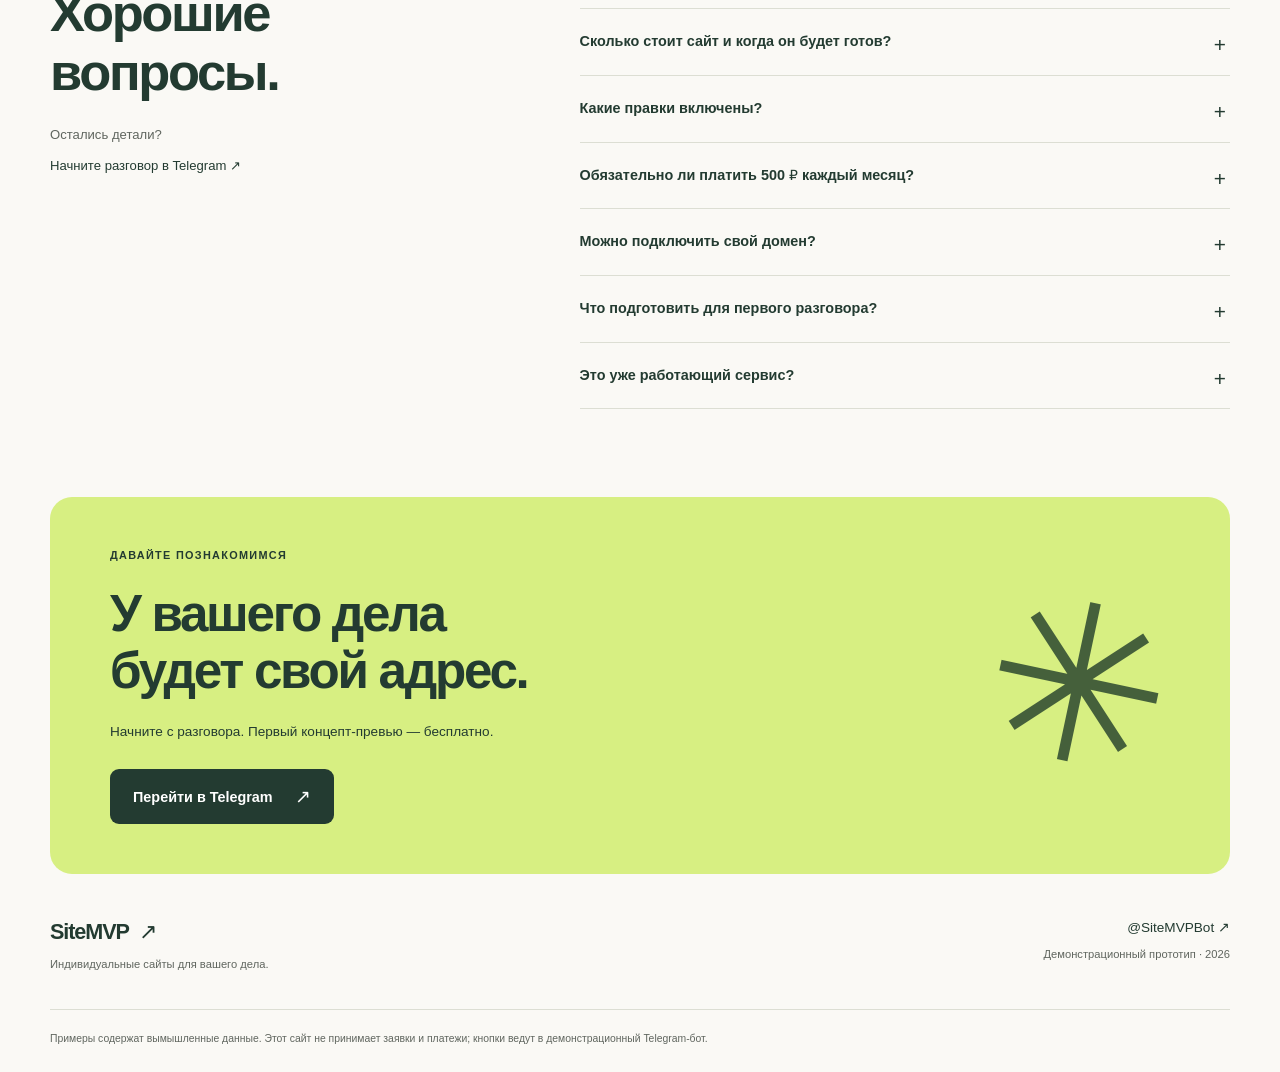
==== commit 76bb40b6: "content: site chat widget on all pages (demo mode)" ====
--- a/index.html
+++ b/index.html
@@ -7,6 +7,7 @@
   <meta name="color-scheme" content="light">
   <title>SiteMVP — сайт, в котором узнают ваше дело</title>
   <link rel="stylesheet" href="styles.css">
+  <link rel="icon" href="data:,">
 </head>
 <body>
   <a class="skip-link" href="#main">Перейти к содержимому</a>
@@ -78,5 +79,176 @@
     <section class="final-cta wrap"><div><p class="eyebrow">Давайте познакомимся</p><h2>У вашего дела<br>будет свой адрес.</h2><p>Начните с разговора. Первый концепт-превью — бесплатно.</p><a class="button button-dark" href="https://t.me/online_bronirovanie_robot">Перейти в Telegram <span aria-hidden="true">↗</span></a></div><span class="cta-flower" aria-hidden="true">✳</span></section>
   </main>
   <footer class="footer wrap"><div><a class="brand" href="index.html">SiteMVP<span aria-hidden="true">↗</span></a><p>Индивидуальные сайты для вашего дела.</p></div><div><a href="https://t.me/online_bronirovanie_robot">@SiteMVPBot ↗</a><p>Демонстрационный прототип · 2026</p></div><p class="footer-note">Примеры содержат вымышленные данные. Этот сайт не принимает заявки и платежи; кнопки ведут в демонстрационный Telegram-бот.</p></footer>
+  <!-- SiteMVP local demo chat -->
+  <div id="sitemvp-chat-widget" class="sitemvp-chat-widget">
+    <button class="sitemvp-chat-toggle" type="button" aria-controls="sitemvp-chat-panel" aria-expanded="false" aria-label="Открыть чат">Чат</button>
+    <section id="sitemvp-chat-panel" class="sitemvp-chat-panel" role="dialog" aria-label="Чат с SiteMVP" aria-modal="false" aria-describedby="sitemvp-chat-notice" hidden>
+      <header class="sitemvp-chat-header">
+        <div><span class="sitemvp-chat-kicker">SiteMVP · демо</span><h2 class="sitemvp-chat-title">Давайте знакомиться</h2></div>
+        <button class="sitemvp-chat-close" type="button" aria-label="Закрыть чат">×</button>
+      </header>
+      <p id="sitemvp-chat-notice" class="sitemvp-chat-notice"><strong>Демо-режим:</strong> сообщения обрабатываются локально, отправка появится позже. Используйте вымышленные данные.</p>
+      <div class="sitemvp-chat-thread" role="log" aria-label="Сообщения чата" aria-live="polite" aria-relevant="additions" aria-atomic="false">
+        <div class="sitemvp-chat-message is-assistant"><p>Здравствуйте! 👋 Помогу подготовить индивидуальный сайт. Ответьте на 4 вопроса — в этой демонстрации переписка останется только на странице.</p></div>
+      </div>
+      <div class="sitemvp-chat-quick" role="group" aria-label="Быстрые ответы">
+        <button type="button" data-chat-action="start">Начать</button>
+        <button type="button" data-chat-action="prepare">Что подготовить?</button>
+      </div>
+      <form class="sitemvp-chat-form" hidden>
+        <label class="sitemvp-chat-sr-only" for="sitemvp-chat-input">Ваш ответ</label>
+        <input id="sitemvp-chat-input" type="text" maxlength="700" autocomplete="off" placeholder="Напишите ответ…" aria-label="Ваш ответ">
+        <button type="submit">Отправить</button>
+      </form>
+      <a class="sitemvp-chat-cta" href="https://t.me/online_bronirovanie_robot" target="_blank" rel="noopener noreferrer" hidden>Оставить заявку в Telegram <span aria-hidden="true">↗</span></a>
+    </section>
+  </div>
+  <style>
+    .sitemvp-chat-widget {
+      --sm-chat-surface: var(--panel, var(--paper, var(--bg, #fff)));
+      --sm-chat-page: var(--bg, var(--paper, #fff));
+      --sm-chat-ink: var(--ink, #24342c);
+      --sm-chat-muted: var(--muted, #657168);
+      --sm-chat-line: var(--line, #d8ded8);
+      --sm-chat-accent: var(--lime, var(--gold, var(--signal, var(--olive, var(--stone, var(--cta, #a8c4b2))))));
+      color: var(--sm-chat-ink);
+      font-family: var(--sans, var(--round, var(--serif, system-ui, sans-serif)));
+    }
+    .sitemvp-chat-widget, .sitemvp-chat-widget * { box-sizing: border-box; }
+    .sitemvp-chat-toggle {
+      position: fixed; z-index: 2147483000; right: max(16px, env(safe-area-inset-right, 0px));
+      bottom: max(16px, env(safe-area-inset-bottom, 0px)); min-width: 78px; min-height: 52px;
+      padding: 12px 20px; border: 1px solid var(--sm-chat-line); border-radius: 999px;
+      background: var(--sm-chat-ink); color: var(--sm-chat-page); font-family: inherit; font-size: 15px; font-weight: 650; line-height: 1.2;
+      box-shadow: 0 8px 26px #0003; cursor: pointer;
+    }
+    .sitemvp-chat-panel {
+      position: fixed; z-index: 2147483000; right: max(16px, env(safe-area-inset-right, 0px));
+      bottom: calc(78px + env(safe-area-inset-bottom, 0px)); width: min(390px, calc(100vw - 32px));
+      max-height: min(78vh, 680px); max-height: min(78dvh, 680px); display: flex; flex-direction: column;
+      gap: 12px; padding: 16px; overflow: hidden; border: 1px solid var(--sm-chat-line);
+      border-radius: 18px; background: var(--sm-chat-surface); color: var(--sm-chat-ink);
+      box-shadow: 0 16px 48px #0004; font-family: inherit; font-size: 14px; line-height: 1.5;
+    }
+    .sitemvp-chat-panel[hidden], .sitemvp-chat-form[hidden], .sitemvp-chat-cta[hidden] { display: none !important; }
+    .sitemvp-chat-header { display: flex; align-items: flex-start; justify-content: space-between; gap: 12px; }
+    .sitemvp-chat-kicker { display: block; margin-bottom: 4px; color: var(--sm-chat-muted); font-size: 11px; letter-spacing: .08em; text-transform: uppercase; }
+    .sitemvp-chat-title { margin: 0; color: var(--sm-chat-ink); font-family: inherit; font-size: 20px; font-weight: 650; line-height: 1.2; letter-spacing: -.02em; }
+    .sitemvp-chat-close { display: grid; place-items: center; flex: 0 0 40px; width: 40px; height: 40px; border: 1px solid var(--sm-chat-line); border-radius: 50%; background: transparent; color: var(--sm-chat-ink); font-family: inherit; font-size: 25px; font-weight: 400; line-height: 1; cursor: pointer; }
+    .sitemvp-chat-notice { margin: 0; padding: 9px 11px; border-left: 3px solid var(--sm-chat-accent); background: var(--sm-chat-surface); background: color-mix(in srgb, var(--sm-chat-accent) 14%, var(--sm-chat-surface)); color: var(--sm-chat-ink); font-size: 12px; line-height: 1.45; }
+    .sitemvp-chat-thread { min-height: 120px; max-height: 38vh; overflow-y: auto; overscroll-behavior: contain; display: flex; flex-direction: column; gap: 9px; padding: 2px 2px 4px; }
+    .sitemvp-chat-message { width: fit-content; max-width: 92%; padding: 10px 12px; border: 1px solid var(--sm-chat-line); border-radius: 14px 14px 14px 4px; background: var(--sm-chat-page); color: var(--sm-chat-ink); overflow-wrap: anywhere; }
+    .sitemvp-chat-message p { margin: 0; color: inherit; font: inherit; }
+    .sitemvp-chat-message.is-user { align-self: flex-end; border-color: var(--sm-chat-accent); border-radius: 14px 14px 4px 14px; background: var(--sm-chat-surface); background: color-mix(in srgb, var(--sm-chat-accent) 20%, var(--sm-chat-surface)); }
+    .sitemvp-chat-quick { display: flex; flex-wrap: wrap; gap: 8px; }
+    .sitemvp-chat-widget button, .sitemvp-chat-cta { min-height: 44px; border: 1px solid var(--sm-chat-line); border-radius: 11px; padding: 10px 13px; background: var(--sm-chat-surface); color: var(--sm-chat-ink); font-family: inherit; font-size: 13px; font-weight: 600; line-height: 1.25; text-align: center; cursor: pointer; }
+    .sitemvp-chat-widget button:hover, .sitemvp-chat-cta:hover { border-color: var(--sm-chat-accent); }
+    .sitemvp-chat-form { display: flex; gap: 8px; }
+    .sitemvp-chat-form input { min-width: 0; flex: 1; height: 46px; border: 1px solid var(--sm-chat-line); border-radius: 11px; padding: 0 12px; background: var(--sm-chat-page); color: var(--sm-chat-ink); font-family: inherit; font-size: 14px; line-height: 1.3; }
+    .sitemvp-chat-form input::placeholder { color: var(--sm-chat-muted); opacity: 1; }
+    .sitemvp-chat-form button, .sitemvp-chat-cta { display: inline-flex; align-items: center; justify-content: center; gap: 8px; flex: 0 0 auto; background: var(--sm-chat-ink); color: var(--sm-chat-page); }
+    .sitemvp-chat-cta { align-self: flex-start; text-decoration: none; }
+    .sitemvp-chat-widget button:focus-visible, .sitemvp-chat-widget input:focus-visible, .sitemvp-chat-cta:focus-visible { outline: 3px solid var(--sm-chat-accent); outline-offset: 3px; }
+    .sitemvp-chat-sr-only { position: absolute; width: 1px; height: 1px; padding: 0; margin: -1px; overflow: hidden; clip: rect(0, 0, 0, 0); white-space: nowrap; border: 0; }
+    @media (max-width: 420px) {
+      .sitemvp-chat-panel { right: max(10px, env(safe-area-inset-right, 0px)); width: calc(100vw - 20px); padding: 13px; gap: 10px; }
+      .sitemvp-chat-thread { max-height: 34vh; }
+    }
+    @media (prefers-reduced-motion: reduce) { .sitemvp-chat-panel, .sitemvp-chat-widget * { scroll-behavior: auto !important; transition: none !important; } }
+  </style>
+  <script>
+    (function () {
+      const root = document.getElementById('sitemvp-chat-widget');
+      if (!root) return;
+      const toggle = root.querySelector('.sitemvp-chat-toggle');
+      const panel = root.querySelector('.sitemvp-chat-panel');
+      const close = root.querySelector('.sitemvp-chat-close');
+      const thread = root.querySelector('.sitemvp-chat-thread');
+      const quick = root.querySelector('.sitemvp-chat-quick');
+      const form = root.querySelector('.sitemvp-chat-form');
+      const input = root.querySelector('.sitemvp-chat-form input');
+      const cta = root.querySelector('.sitemvp-chat-cta');
+      const questions = [
+        '1 из 4. Чем вы занимаетесь и как называется ваш бизнес или как вас зовут?',
+        '2 из 4. Какие ваши 3–5 основных услуг и цены на них?',
+        '3 из 4. Какой контакт указать на сайте для связи с вами?',
+        '4 из 4. Какие фотографии или материалы вы готовы показать? В демо файлы не загружаются — опишите их текстом.'
+      ];
+      let started = false;
+      let step = 0;
+
+      function addMessage(text, kind) {
+        const message = document.createElement('div');
+        message.className = 'sitemvp-chat-message ' + (kind === 'user' ? 'is-user' : 'is-assistant');
+        const paragraph = document.createElement('p');
+        paragraph.textContent = text;
+        message.appendChild(paragraph);
+        thread.appendChild(message);
+        thread.scrollTop = thread.scrollHeight;
+      }
+
+      function openPanel() {
+        panel.hidden = false;
+        toggle.setAttribute('aria-expanded', 'true');
+        toggle.setAttribute('aria-label', 'Закрыть чат');
+        if (started && !form.hidden) input.focus();
+        else if (!quick.hidden) quick.querySelector('button').focus();
+        else close.focus();
+      }
+
+      function closePanel() {
+        panel.hidden = true;
+        toggle.setAttribute('aria-expanded', 'false');
+        toggle.setAttribute('aria-label', 'Открыть чат');
+        toggle.focus();
+      }
+
+      toggle.addEventListener('click', function () {
+        if (panel.hidden) openPanel();
+        else closePanel();
+      });
+      close.addEventListener('click', closePanel);
+      document.addEventListener('keydown', function (event) {
+        if (event.key === 'Escape' && !panel.hidden) {
+          event.preventDefault();
+          closePanel();
+        }
+      });
+
+      quick.addEventListener('click', function (event) {
+        const button = event.target.closest('button[data-chat-action]');
+        if (!button) return;
+        if (button.dataset.chatAction === 'prepare') {
+          addMessage('Что подготовить?', 'user');
+          addMessage('Описание вашего дела, 3–5 услуг с ценами, контакт и 2–4 фотографии или материалы. Это демонстрация: используйте вымышленные сведения.', 'assistant');
+          return;
+        }
+        started = true;
+        quick.hidden = true;
+        form.hidden = false;
+        addMessage('Начать', 'user');
+        addMessage(questions[step], 'assistant');
+        input.focus();
+      });
+
+      form.addEventListener('submit', function (event) {
+        event.preventDefault();
+        const answer = input.value.trim();
+        if (!answer) return;
+        addMessage(answer, 'user');
+        input.value = '';
+        step += 1;
+        if (step < questions.length) {
+          addMessage(questions[step], 'assistant');
+          input.focus();
+          return;
+        }
+        addMessage('Спасибо! Оператор свяжется с вами в ближайшее время.', 'assistant');
+        form.hidden = true;
+        cta.hidden = false;
+        cta.focus();
+      });
+    }());
+  </script>
 </body>
 </html>
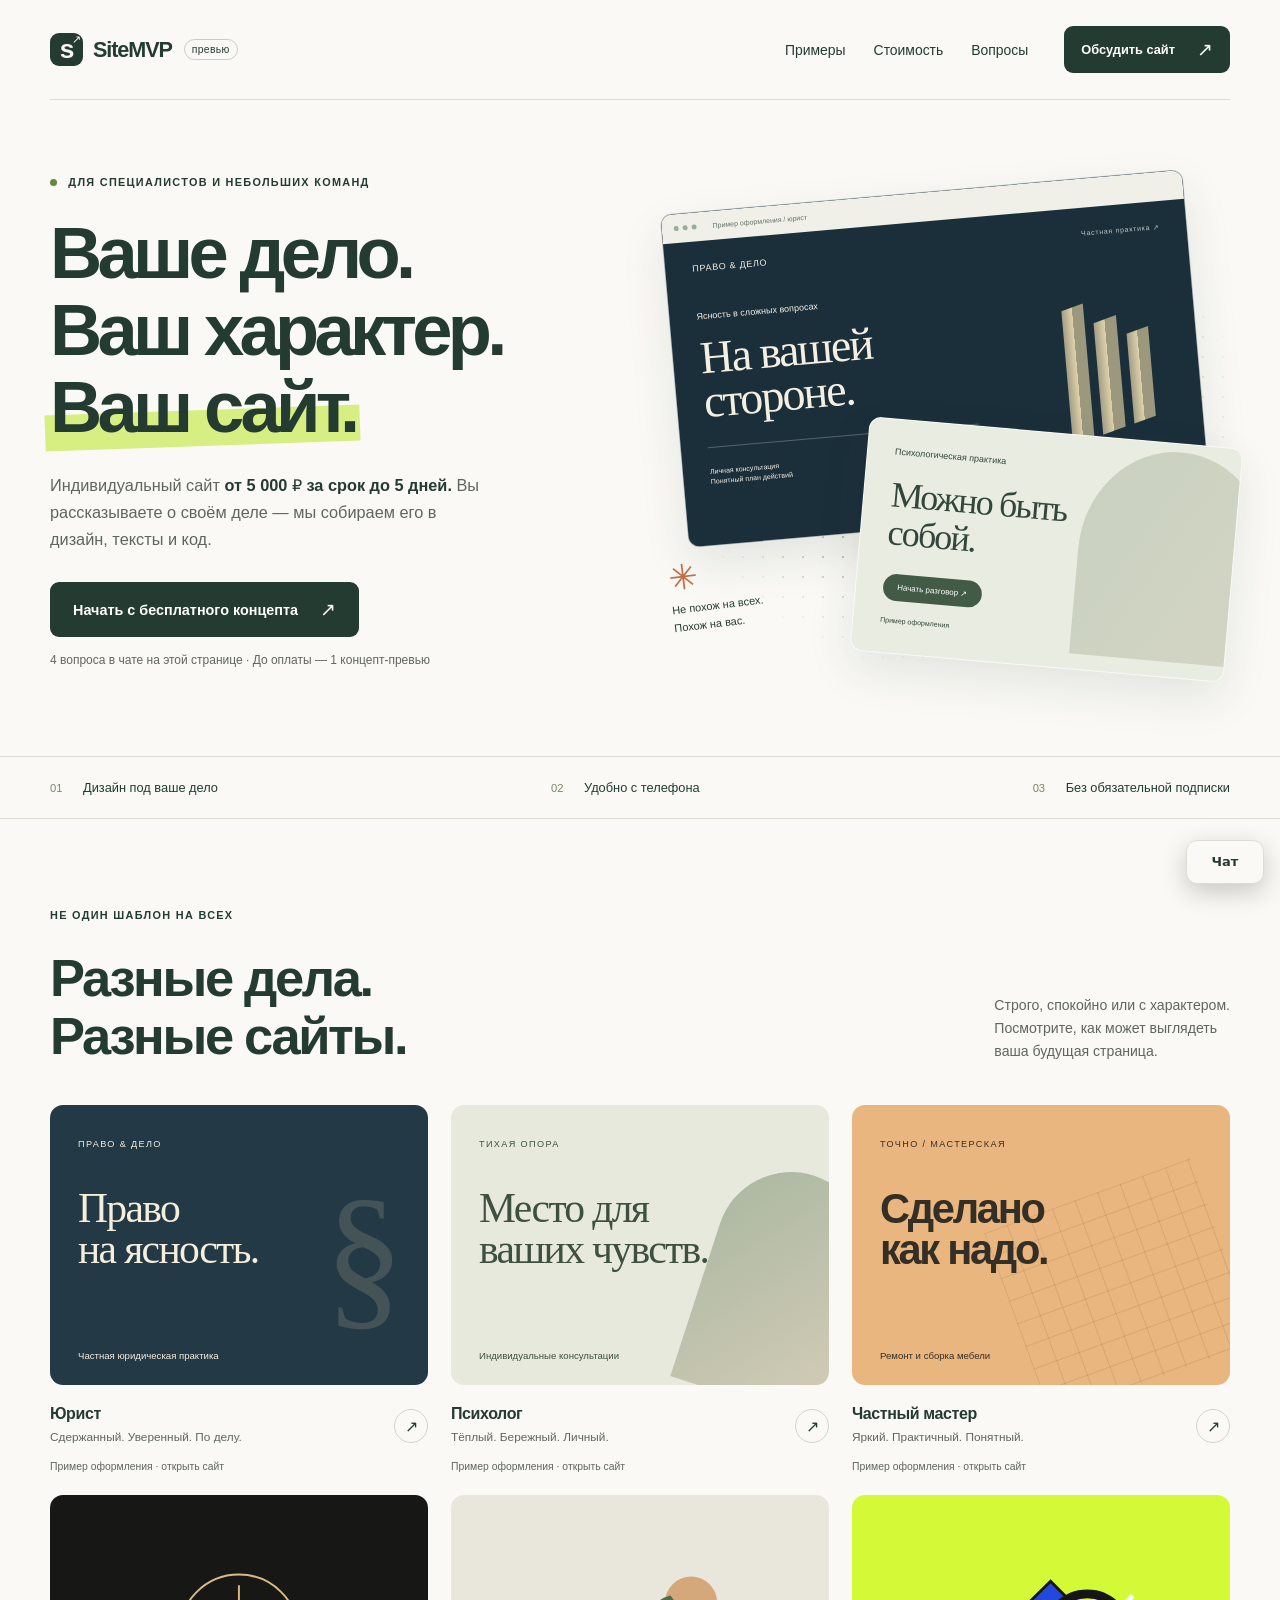
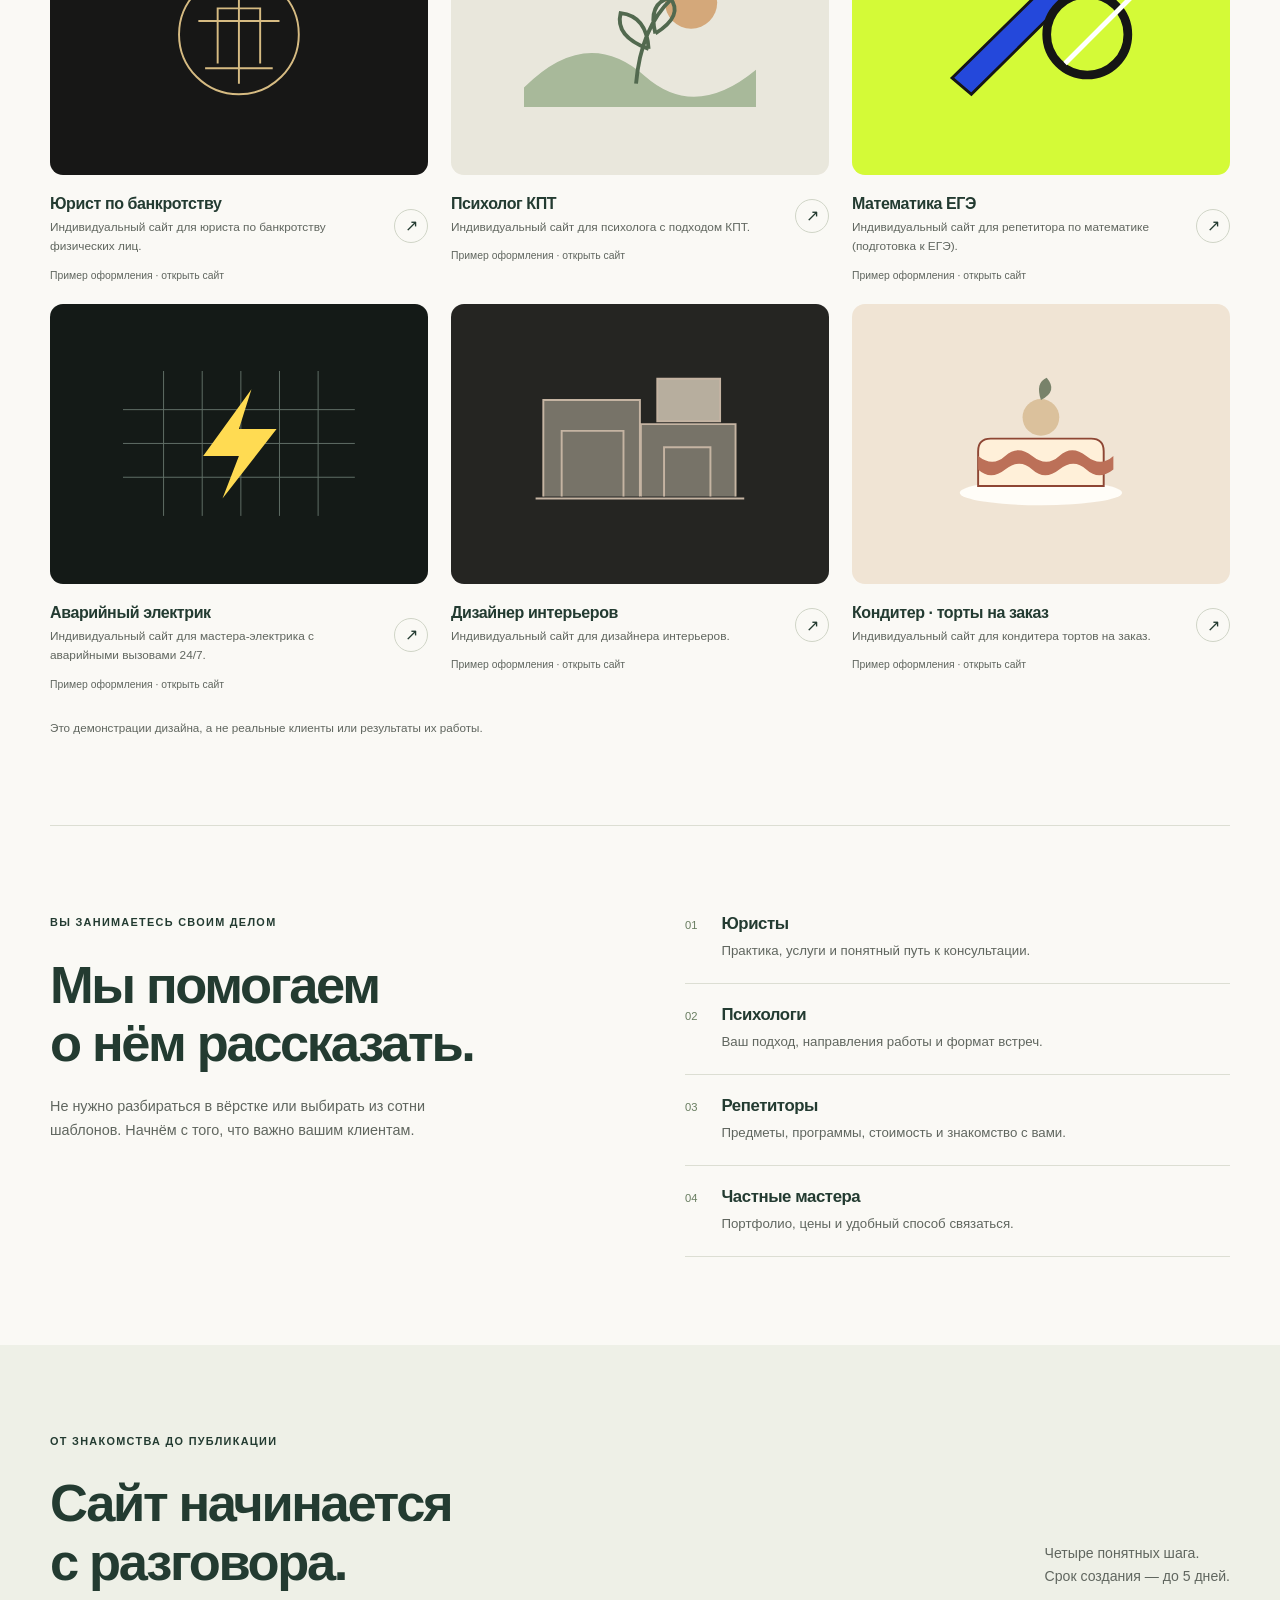
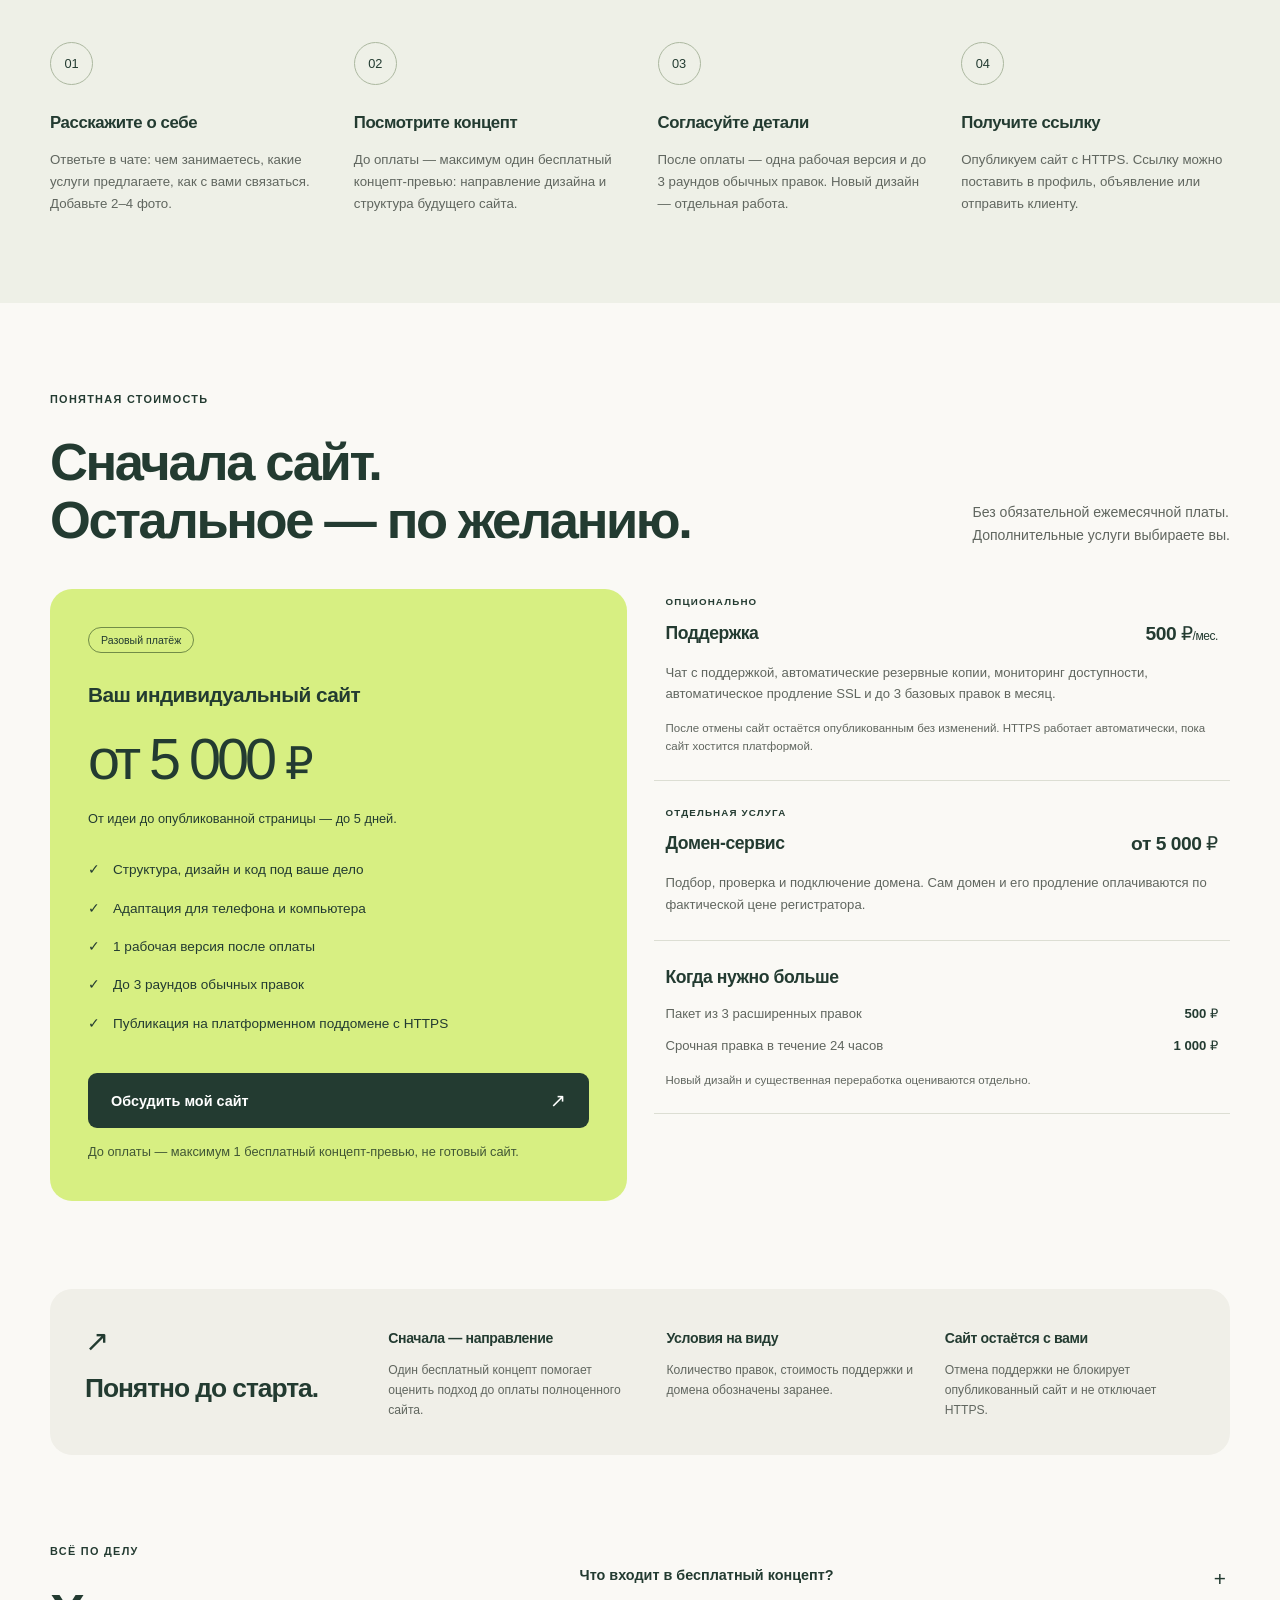
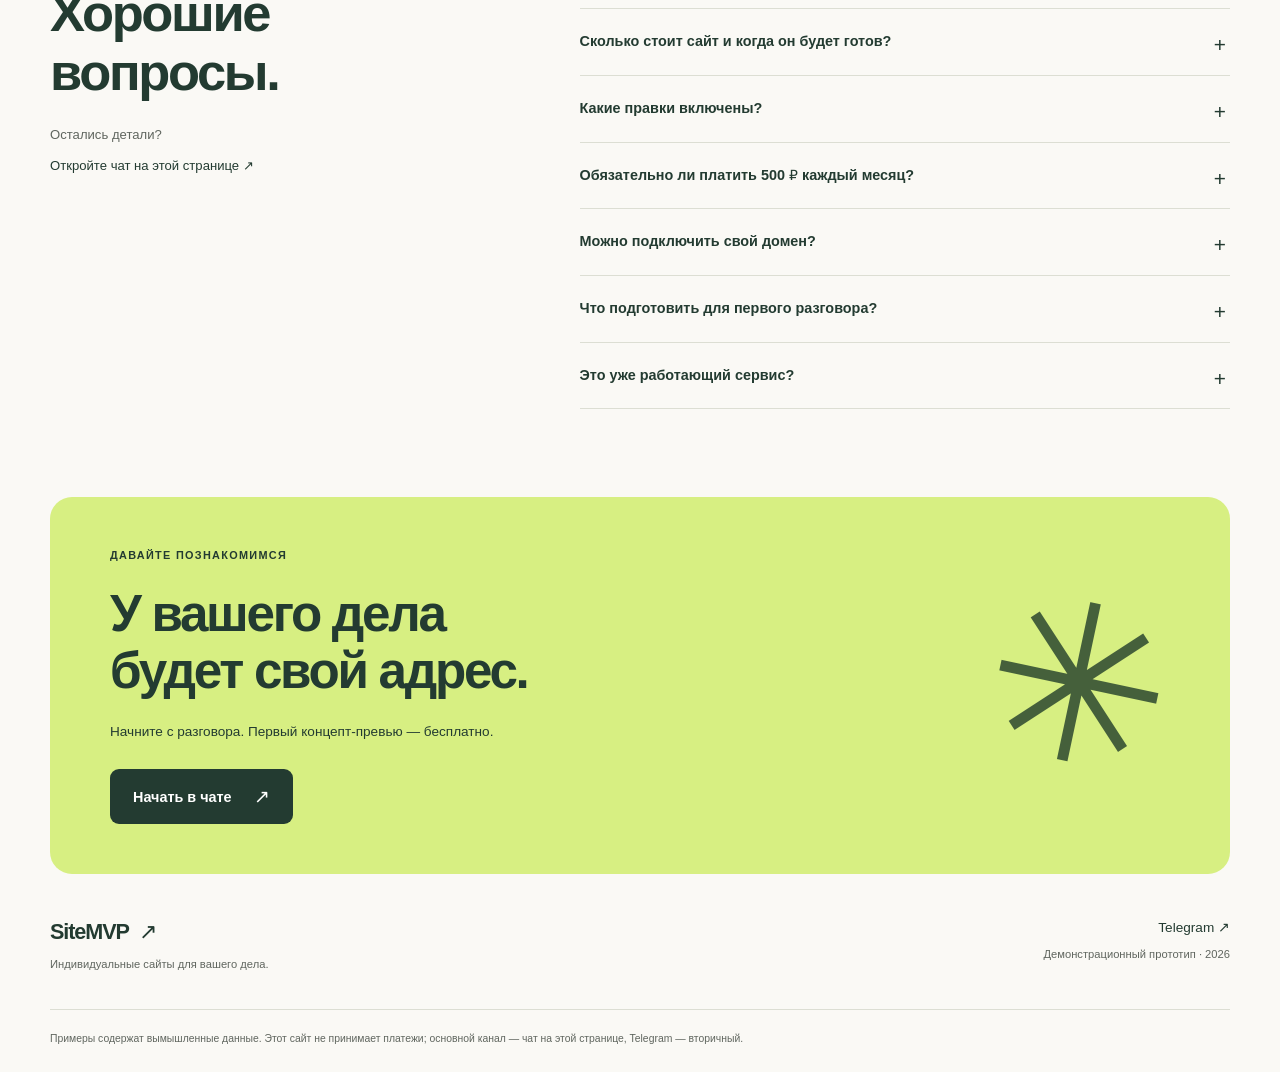
==== commit eb41a41a: "content: real site chat (widget + api base) and gallery" ====
--- a/index.html
+++ b/index.html
@@ -8,13 +8,14 @@
   <title>SiteMVP — сайт, в котором узнают ваше дело</title>
   <link rel="stylesheet" href="styles.css">
   <link rel="icon" href="data:,">
+  <link rel="stylesheet" href="../chat-server/chat-widget.css">
 </head>
 <body>
   <a class="skip-link" href="#main">Перейти к содержимому</a>
   <header class="header wrap">
     <a class="brand" href="index.html" aria-label="SiteMVP, главная"><span class="brand-mark" aria-hidden="true">s<span>↗</span></span>SiteMVP<span class="beta">превью</span></a>
     <nav aria-label="Основная навигация"><a href="#examples">Примеры</a><a href="#pricing">Стоимость</a><a href="#faq">Вопросы</a></nav>
-    <a class="button button-small button-dark" href="https://t.me/online_bronirovanie_robot">Обсудить сайт <span aria-hidden="true">↗</span></a>
+    <a class="button button-small button-dark" href="#sitemvp-chat-widget" data-sitemvp-chat-open>Обсудить сайт <span aria-hidden="true">↗</span></a>
   </header>
 
   <main id="main">
@@ -23,8 +24,8 @@
         <p class="eyebrow"><span class="status-dot"></span> Для специалистов и небольших команд</p>
         <h1 id="hero-title">Ваше дело.<br>Ваш характер.<br><span class="highlight">Ваш сайт.</span></h1>
         <p class="hero-lead">Индивидуальный сайт <strong>от 5 000 ₽ за срок до 5 дней.</strong> Вы рассказываете о своём деле — мы собираем его в дизайн, тексты и код.</p>
-        <a class="button button-dark hero-cta" href="https://t.me/online_bronirovanie_robot">Начать с бесплатного концепта <span aria-hidden="true">↗</span></a>
-        <p class="fine">4 вопроса в Telegram · До оплаты — 1 концепт-превью</p>
+        <a class="button button-dark hero-cta" href="#sitemvp-chat-widget" data-sitemvp-chat-open>Начать с бесплатного концепта <span aria-hidden="true">↗</span></a>
+        <p class="fine">4 вопроса в чате на этой странице · До оплаты — 1 концепт-превью</p>
       </div>
       <div class="hero-art" aria-label="Примеры двух разных направлений дизайна: строгий юридический сайт и спокойный сайт психолога">
         <div class="art-grid" aria-hidden="true"></div>
@@ -57,28 +58,28 @@
 
     <section class="audience section wrap" aria-labelledby="audience-title"><div><p class="eyebrow">Вы занимаетесь своим делом</p><h2 id="audience-title">Мы помогаем<br>о нём рассказать.</h2><p>Не нужно разбираться в вёрстке или выбирать из сотни шаблонов. Начнём с того, что важно вашим клиентам.</p></div><div class="audience-list"><div><span>01</span><div><h3>Юристы</h3><p>Практика, услуги и понятный путь к консультации.</p></div></div><div><span>02</span><div><h3>Психологи</h3><p>Ваш подход, направления работы и формат встреч.</p></div></div><div><span>03</span><div><h3>Репетиторы</h3><p>Предметы, программы, стоимость и знакомство с вами.</p></div></div><div><span>04</span><div><h3>Частные мастера</h3><p>Портфолио, цены и удобный способ связаться.</p></div></div></div></section>
 
-    <section class="process-section" id="process" aria-labelledby="process-title"><div class="section wrap"><div class="section-heading"><div><p class="eyebrow">От знакомства до публикации</p><h2 id="process-title">Сайт начинается<br>с разговора.</h2></div><p>Четыре понятных шага.<br>Срок создания — до 5 дней.</p></div><ol class="steps"><li><span class="step-number">01</span><h3>Расскажите о себе</h3><p>Ответьте в Telegram: чем занимаетесь, какие услуги предлагаете, как с вами связаться. Добавьте 2–4 фото.</p></li><li><span class="step-number">02</span><h3>Посмотрите концепт</h3><p>До оплаты — максимум один бесплатный концепт-превью: направление дизайна и структура будущего сайта.</p></li><li><span class="step-number">03</span><h3>Согласуйте детали</h3><p>После оплаты — одна рабочая версия и до 3 раундов обычных правок. Новый дизайн — отдельная работа.</p></li><li><span class="step-number">04</span><h3>Получите ссылку</h3><p>Опубликуем сайт с HTTPS. Ссылку можно поставить в профиль, объявление или отправить клиенту.</p></li></ol></div></section>
+    <section class="process-section" id="process" aria-labelledby="process-title"><div class="section wrap"><div class="section-heading"><div><p class="eyebrow">От знакомства до публикации</p><h2 id="process-title">Сайт начинается<br>с разговора.</h2></div><p>Четыре понятных шага.<br>Срок создания — до 5 дней.</p></div><ol class="steps"><li><span class="step-number">01</span><h3>Расскажите о себе</h3><p>Ответьте в чате: чем занимаетесь, какие услуги предлагаете, как с вами связаться. Добавьте 2–4 фото.</p></li><li><span class="step-number">02</span><h3>Посмотрите концепт</h3><p>До оплаты — максимум один бесплатный концепт-превью: направление дизайна и структура будущего сайта.</p></li><li><span class="step-number">03</span><h3>Согласуйте детали</h3><p>После оплаты — одна рабочая версия и до 3 раундов обычных правок. Новый дизайн — отдельная работа.</p></li><li><span class="step-number">04</span><h3>Получите ссылку</h3><p>Опубликуем сайт с HTTPS. Ссылку можно поставить в профиль, объявление или отправить клиенту.</p></li></ol></div></section>
 
     <section class="section wrap" id="pricing" aria-labelledby="pricing-title"><div class="section-heading"><div><p class="eyebrow">Понятная стоимость</p><h2 id="pricing-title">Сначала сайт.<br>Остальное — по желанию.</h2></div><p>Без обязательной ежемесячной платы.<br>Дополнительные услуги выбираете вы.</p></div>
-      <div class="pricing-grid"><article class="main-price"><span class="tag">Разовый платёж</span><h3>Ваш индивидуальный сайт</h3><p class="price">от 5 000 <span>₽</span></p><p>От идеи до опубликованной страницы — до 5 дней.</p><ul class="check-list"><li>Структура, дизайн и код под ваше дело</li><li>Адаптация для телефона и компьютера</li><li>1 рабочая версия после оплаты</li><li>До 3 раундов обычных правок</li><li>Публикация на платформенном поддомене с HTTPS</li></ul><a class="button button-dark" href="https://t.me/online_bronirovanie_robot">Обсудить мой сайт <span aria-hidden="true">↗</span></a><p class="fine">До оплаты — максимум 1 бесплатный концепт-превью, не готовый сайт.</p></article>
+      <div class="pricing-grid"><article class="main-price"><span class="tag">Разовый платёж</span><h3>Ваш индивидуальный сайт</h3><p class="price">от 5 000 <span>₽</span></p><p>От идеи до опубликованной страницы — до 5 дней.</p><ul class="check-list"><li>Структура, дизайн и код под ваше дело</li><li>Адаптация для телефона и компьютера</li><li>1 рабочая версия после оплаты</li><li>До 3 раундов обычных правок</li><li>Публикация на платформенном поддомене с HTTPS</li></ul><a class="button button-dark" href="#sitemvp-chat-widget" data-sitemvp-chat-open>Обсудить мой сайт <span aria-hidden="true">↗</span></a><p class="fine">До оплаты — максимум 1 бесплатный концепт-превью, не готовый сайт.</p></article>
       <div class="optional-prices"><article><span class="eyebrow">Опционально</span><h3>Поддержка <span>500 ₽<small>/мес.</small></span></h3><p>Чат с поддержкой, автоматические резервные копии, мониторинг доступности, автоматическое продление SSL и до 3 базовых правок в месяц.</p><p class="fine">После отмены сайт остаётся опубликованным без изменений. HTTPS работает автоматически, пока сайт хостится платформой.</p></article><article><span class="eyebrow">Отдельная услуга</span><h3>Домен-сервис <span>от 5 000 ₽</span></h3><p>Подбор, проверка и подключение домена. Сам домен и его продление оплачиваются по фактической цене регистратора.</p></article><article class="extras"><h3>Когда нужно больше</h3><p><span>Пакет из 3 расширенных правок</span><strong>500 ₽</strong></p><p><span>Срочная правка в течение 24 часов</span><strong>1 000 ₽</strong></p><p class="fine">Новый дизайн и существенная переработка оцениваются отдельно.</p></article></div></div>
     </section>
 
     <section class="trust wrap" aria-labelledby="trust-title"><div><span class="trust-icon" aria-hidden="true">↗</span><h2 id="trust-title">Понятно до старта.</h2></div><article><h3>Сначала — направление</h3><p>Один бесплатный концепт помогает оценить подход до оплаты полноценного сайта.</p></article><article><h3>Условия на виду</h3><p>Количество правок, стоимость поддержки и домена обозначены заранее.</p></article><article><h3>Сайт остаётся с вами</h3><p>Отмена поддержки не блокирует опубликованный сайт и не отключает HTTPS.</p></article></section>
 
-    <section class="section wrap faq-layout" id="faq" aria-labelledby="faq-title"><div><p class="eyebrow">Всё по делу</p><h2 id="faq-title">Хорошие<br>вопросы.</h2><p>Остались детали?<br><a class="text-link" href="https://t.me/online_bronirovanie_robot">Начните разговор в Telegram ↗</a></p></div><div class="faq-list">
+    <section class="section wrap faq-layout" id="faq" aria-labelledby="faq-title"><div><p class="eyebrow">Всё по делу</p><h2 id="faq-title">Хорошие<br>вопросы.</h2><p>Остались детали?<br><a class="text-link" href="#sitemvp-chat-widget" data-sitemvp-chat-open>Откройте чат на этой странице ↗</a></p></div><div class="faq-list">
       <details><summary>Что входит в бесплатный концепт?</summary><p>До оплаты можно получить максимум 1 концепт-превью: представление о стиле и структуре. Это не полноценный готовый сайт. Неоплаченные материалы и черновики хранятся до 30 дней.</p></details>
       <details><summary>Сколько стоит сайт и когда он будет готов?</summary><p>Индивидуальный сайт — от 5 000 ₽ разово, срок — до 5 дней. Стоимость и объём работ согласуем до оплаты.</p></details>
       <details><summary>Какие правки включены?</summary><p>После оплаты 5 000 ₽ — одна рабочая версия и до 3 раундов обычных правок. Новый дизайн или существенная переработка — отдельная работа.</p></details>
       <details><summary>Обязательно ли платить 500 ₽ каждый месяц?</summary><p>Нет. Поддержка за 500 ₽/мес. опциональна. После отмены прекращаются поддержка, изменения и дополнительные сервисы. Сайт остаётся опубликованным в режиме только для чтения, а HTTPS продолжает работать автоматически, пока он хостится платформой.</p></details>
       <details><summary>Можно подключить свой домен?</summary><p>Да. Подбор, проверка и подключение — от 5 000 ₽. Домен и продление оплачиваются отдельно по цене регистратора. Если свой домен перестал работать, остаётся возможность использовать платформенный поддомен.</p></details>
       <details><summary>Что подготовить для первого разговора?</summary><p>Описание вашей деятельности, 3–5 услуг и цены, контакт для связи и 2–4 фотографии. В демонстрационном боте используйте только вымышленные сведения и тестовые изображения.</p></details>
-      <details><summary>Это уже работающий сервис?</summary><p>Сейчас вы смотрите демонстрационный прототип: можно изучить три примера дизайна и сценарий бота. Оплата и автоматическая передача заявки оператору ещё не подключены. Формы в примерах ничего не отправляют.</p></details>
+      <details><summary>Это уже работающий сервис?</summary><p>Сейчас вы смотрите демонстрационный прототип: можно изучить три примера дизайна и сценарий бота. Сообщения из чата уходят оператору; онлайн-оплата ещё не подключена. Формы в примерах ничего не отправляют.</p></details>
     </div></section>
 
-    <section class="final-cta wrap"><div><p class="eyebrow">Давайте познакомимся</p><h2>У вашего дела<br>будет свой адрес.</h2><p>Начните с разговора. Первый концепт-превью — бесплатно.</p><a class="button button-dark" href="https://t.me/online_bronirovanie_robot">Перейти в Telegram <span aria-hidden="true">↗</span></a></div><span class="cta-flower" aria-hidden="true">✳</span></section>
+    <section class="final-cta wrap"><div><p class="eyebrow">Давайте познакомимся</p><h2>У вашего дела<br>будет свой адрес.</h2><p>Начните с разговора. Первый концепт-превью — бесплатно.</p><a class="button button-dark" href="#sitemvp-chat-widget" data-sitemvp-chat-open>Начать в чате <span aria-hidden="true">↗</span></a></div><span class="cta-flower" aria-hidden="true">✳</span></section>
   </main>
-  <footer class="footer wrap"><div><a class="brand" href="index.html">SiteMVP<span aria-hidden="true">↗</span></a><p>Индивидуальные сайты для вашего дела.</p></div><div><a href="https://t.me/online_bronirovanie_robot">@SiteMVPBot ↗</a><p>Демонстрационный прототип · 2026</p></div><p class="footer-note">Примеры содержат вымышленные данные. Этот сайт не принимает заявки и платежи; кнопки ведут в демонстрационный Telegram-бот.</p></footer>
+  <footer class="footer wrap"><div><a class="brand" href="index.html">SiteMVP<span aria-hidden="true">↗</span></a><p>Индивидуальные сайты для вашего дела.</p></div><div><a href="https://t.me/online_bronirovanie_robot">Telegram ↗</a><p>Демонстрационный прототип · 2026</p></div><p class="footer-note">Примеры содержат вымышленные данные. Этот сайт не принимает платежи; основной канал — чат на этой странице, Telegram — вторичный.</p></footer>
   <!-- SiteMVP local demo chat -->
   <div id="sitemvp-chat-widget" class="sitemvp-chat-widget">
     <button class="sitemvp-chat-toggle" type="button" aria-controls="sitemvp-chat-panel" aria-expanded="false" aria-label="Открыть чат">Чат</button>
@@ -100,7 +101,7 @@
         <input id="sitemvp-chat-input" type="text" maxlength="700" autocomplete="off" placeholder="Напишите ответ…" aria-label="Ваш ответ">
         <button type="submit">Отправить</button>
       </form>
-      <a class="sitemvp-chat-cta" href="https://t.me/online_bronirovanie_robot" target="_blank" rel="noopener noreferrer" hidden>Оставить заявку в Telegram <span aria-hidden="true">↗</span></a>
+      <a class="sitemvp-chat-cta" href="https://t.me/online_bronirovanie_robot" target="_blank" rel="noopener noreferrer" hidden>Или напишите в Telegram <span aria-hidden="true">↗</span></a>
     </section>
   </div>
   <style>
@@ -148,7 +149,7 @@
     .sitemvp-chat-form input::placeholder { color: var(--sm-chat-muted); opacity: 1; }
     .sitemvp-chat-form button, .sitemvp-chat-cta { display: inline-flex; align-items: center; justify-content: center; gap: 8px; flex: 0 0 auto; background: var(--sm-chat-ink); color: var(--sm-chat-page); }
     .sitemvp-chat-cta { align-self: flex-start; text-decoration: none; }
-    .sitemvp-chat-widget button:focus-visible, .sitemvp-chat-widget input:focus-visible, .sitemvp-chat-cta:focus-visible { outline: 3px solid var(--sm-chat-accent); outline-offset: 3px; }
+    .sitemvp-chat-widget button:focus-visible, .sitemvp-chat-widget input:focus-visible, .sitemvp-chat-cta:focus-visible { outline: 3px solid var(--sm-chat-ink); outline-offset: 3px; }
     .sitemvp-chat-sr-only { position: absolute; width: 1px; height: 1px; padding: 0; margin: -1px; overflow: hidden; clip: rect(0, 0, 0, 0); white-space: nowrap; border: 0; }
     @media (max-width: 420px) {
       .sitemvp-chat-panel { right: max(10px, env(safe-area-inset-right, 0px)); width: calc(100vw - 20px); padding: 13px; gap: 10px; }
@@ -208,6 +209,13 @@
         else closePanel();
       });
       close.addEventListener('click', closePanel);
+      document.addEventListener('click', function (event) {
+        const opener = event.target.closest('[data-sitemvp-chat-open]');
+        if (!opener) return;
+        event.preventDefault();
+        openPanel();
+      });
+      if (window.location.hash === '#sitemvp-chat-widget') openPanel();
       document.addEventListener('keydown', function (event) {
         if (event.key === 'Escape' && !panel.hidden) {
           event.preventDefault();
@@ -243,12 +251,13 @@
           input.focus();
           return;
         }
-        addMessage('Спасибо! Оператор свяжется с вами в ближайшее время.', 'assistant');
+        addMessage('Спасибо! Это демонстрация — в рабочем сервисе оператор ответит в этом чате.', 'assistant');
         form.hidden = true;
         cta.hidden = false;
         cta.focus();
       });
     }());
   </script>
+  <script>window.SITEMVP_CHAT_API='https://producers-forbes-stan-java.trycloudflare.com';</script><script src="../chat-server/chat-widget.js"></script>
 </body>
 </html>
--- a/chat-server/chat-widget.css
+++ b/chat-server/chat-widget.css
@@ -0,0 +1,61 @@
+.sitemvp-chat-real-status { margin: -4px 0 0; color: var(--sm-chat-muted); font-size: 12px; }
+.sitemvp-chat-quick[hidden] { display: none !important; }
+.sitemvp-chat-kicker[hidden] { display: none !important; }
+.sitemvp-chat-real-feedback { min-height: 1.3em; margin: -5px 0 0; color: var(--sm-chat-muted); font-size: 12px; }
+.sitemvp-chat-real-feedback.is-error { color: #9b2f25; }
+.sitemvp-chat-real-composer { display: grid; gap: 8px; }
+.sitemvp-chat-real-form { display: flex; align-items: stretch; gap: 8px; }
+.sitemvp-chat-real-form textarea { flex: 1; min-width: 0; min-height: 46px; max-height: 140px; resize: vertical; border: 1px solid var(--sm-chat-line); border-radius: 11px; padding: 11px 12px; background: var(--sm-chat-page); color: var(--sm-chat-ink); font-family: inherit; font-size: 14px; line-height: 1.35; }
+.sitemvp-chat-real-form textarea::placeholder { color: var(--sm-chat-muted); opacity: 1; }
+.sitemvp-chat-real-form button, .sitemvp-chat-real-tools button, .sitemvp-chat-real-tools label { min-height: 44px; border: 1px solid var(--sm-chat-line); border-radius: 11px; padding: 10px 12px; background: var(--sm-chat-surface); color: var(--sm-chat-ink); font-family: inherit; font-size: 13px; font-weight: 600; line-height: 1.2; cursor: pointer; }
+.sitemvp-chat-real-form button { flex: 0 0 auto; background: var(--sm-chat-ink); color: var(--sm-chat-page); }
+.sitemvp-chat-attachments summary { display: list-item; width: fit-content; max-width: 100%; min-height: 44px; border: 1px solid var(--sm-chat-line); border-radius: 11px; padding: 12px; background: var(--sm-chat-surface); color: var(--sm-chat-ink); font-size: 13px; font-weight: 600; line-height: 1.2; cursor: pointer; list-style-position: inside; }
+.sitemvp-chat-attachments summary:focus-visible { outline: 3px solid var(--sm-chat-ink); outline-offset: 3px; }
+.sitemvp-chat-attachments[open] .sitemvp-chat-real-tools { margin-top: 8px; }
+.sitemvp-chat-real-tools { display: flex; flex-wrap: wrap; align-items: center; gap: 8px; }
+.sitemvp-chat-real-tools.is-busy input:disabled,
+.sitemvp-chat-real-tools.is-busy button:disabled,
+.sitemvp-chat-attachments summary[aria-disabled="true"] { opacity: .55; cursor: not-allowed; }
+.sitemvp-chat-real-tools label { display: inline-flex; align-items: center; }
+.sitemvp-chat-real-tools input[type="file"] { width: min(100%, 180px); min-height: 36px; color: var(--sm-chat-muted); font-family: inherit; font-size: 11px; }
+.sitemvp-chat-real-tools input[type="file"]::file-selector-button { min-height: 36px; margin-right: 7px; border: 1px solid var(--sm-chat-line); border-radius: 8px; padding: 7px 9px; background: var(--sm-chat-surface); color: var(--sm-chat-ink); font: inherit; cursor: pointer; }
+.sitemvp-chat-real-tools button[aria-pressed="true"] { border-color: #9b2f25; color: #9b2f25; }
+.sitemvp-chat-recording-status { display: inline-flex; align-items: center; gap: 7px; min-height: 44px; margin: 0; color: var(--sm-chat-ink); font-size: 12px; font-weight: 600; }
+.sitemvp-chat-recording-status[hidden], .sitemvp-chat-recording-cancel[hidden] { display: none !important; }
+.sitemvp-chat-recording-dot { width: 9px; height: 9px; flex: 0 0 9px; border-radius: 50%; background: #b42318; box-shadow: 0 0 0 3px rgb(180 35 24 / 14%); animation: sitemvp-chat-recording-pulse 1.4s ease-in-out infinite; }
+.sitemvp-chat-recording-status time { font-variant-numeric: tabular-nums; color: var(--sm-chat-muted); }
+.sitemvp-chat-real-tools .sitemvp-chat-recording-cancel { min-width: 44px; padding: 6px 10px; font-size: 20px; line-height: 1; }
+.sitemvp-chat-real-tools button:disabled { opacity: .55; cursor: not-allowed; }
+.sitemvp-chat-message-label { display: block; margin-bottom: 3px; color: var(--sm-chat-muted); font-size: 11px; }
+.sitemvp-chat-message.has-media { width: min(100%, 290px); }
+.sitemvp-chat-message img { display: block; width: min(100%, 260px); min-height: 80px; max-height: 220px; border-radius: 8px; background: var(--sm-chat-surface); object-fit: contain; }
+.sitemvp-chat-message audio { display: block; width: min(100%, 260px); max-width: 100%; }
+.sitemvp-chat-message time { display: block; margin-top: 5px; color: var(--sm-chat-muted); font-size: 10px; }
+.sitemvp-chat-widget textarea:focus-visible, .sitemvp-chat-widget button:focus-visible, .sitemvp-chat-widget input:focus-visible { outline: 3px solid var(--sm-chat-ink); outline-offset: 3px; }
+.sitemvp-chat-widget .sitemvp-chat-close { flex: 0 0 44px; width: 44px; min-width: 44px; height: 44px; }
+.sitemvp-chat-widget .sitemvp-chat-thread { padding: 4px; }
+.sitemvp-chat-widget .sitemvp-chat-toggle[hidden], .sitemvp-chat-widget .sitemvp-chat-close[hidden] { display: none !important; }
+.sitemvp-chat-widget .sitemvp-chat-attachments summary::after { content: none !important; }
+.sitemvp-chat-panel.is-attachment-choice .sitemvp-chat-thread,
+.sitemvp-chat-panel.is-attachment-choice .sitemvp-chat-real-status,
+.sitemvp-chat-panel.is-attachment-choice .sitemvp-chat-real-form { display: none !important; }
+.sitemvp-chat-panel.is-attachment-choice .sitemvp-chat-real-composer { gap: 0; }
+.sitemvp-chat-panel.is-attachment-choice .sitemvp-chat-real-feedback:empty { display: none !important; }
+.sitemvp-chat-real-tools input[type="file"] { min-height: 44px; }
+.sitemvp-chat-real-tools input[type="file"]::file-selector-button { min-height: 44px; }
+
+@keyframes sitemvp-chat-recording-pulse {
+  50% { opacity: .48; }
+}
+
+@media (prefers-reduced-motion: reduce) {
+  .sitemvp-chat-recording-dot { animation: none; }
+}
+
+@media (max-width: 420px) {
+  .sitemvp-chat-widget .sitemvp-chat-panel { width: min(390px, calc(100% - 20px)); }
+  .sitemvp-chat-real-form { gap: 8px; }
+  .sitemvp-chat-real-form button { padding: 10px; }
+  .sitemvp-chat-real-tools { gap: 8px; }
+  .sitemvp-chat-real-tools input[type="file"] { width: 100%; }
+}
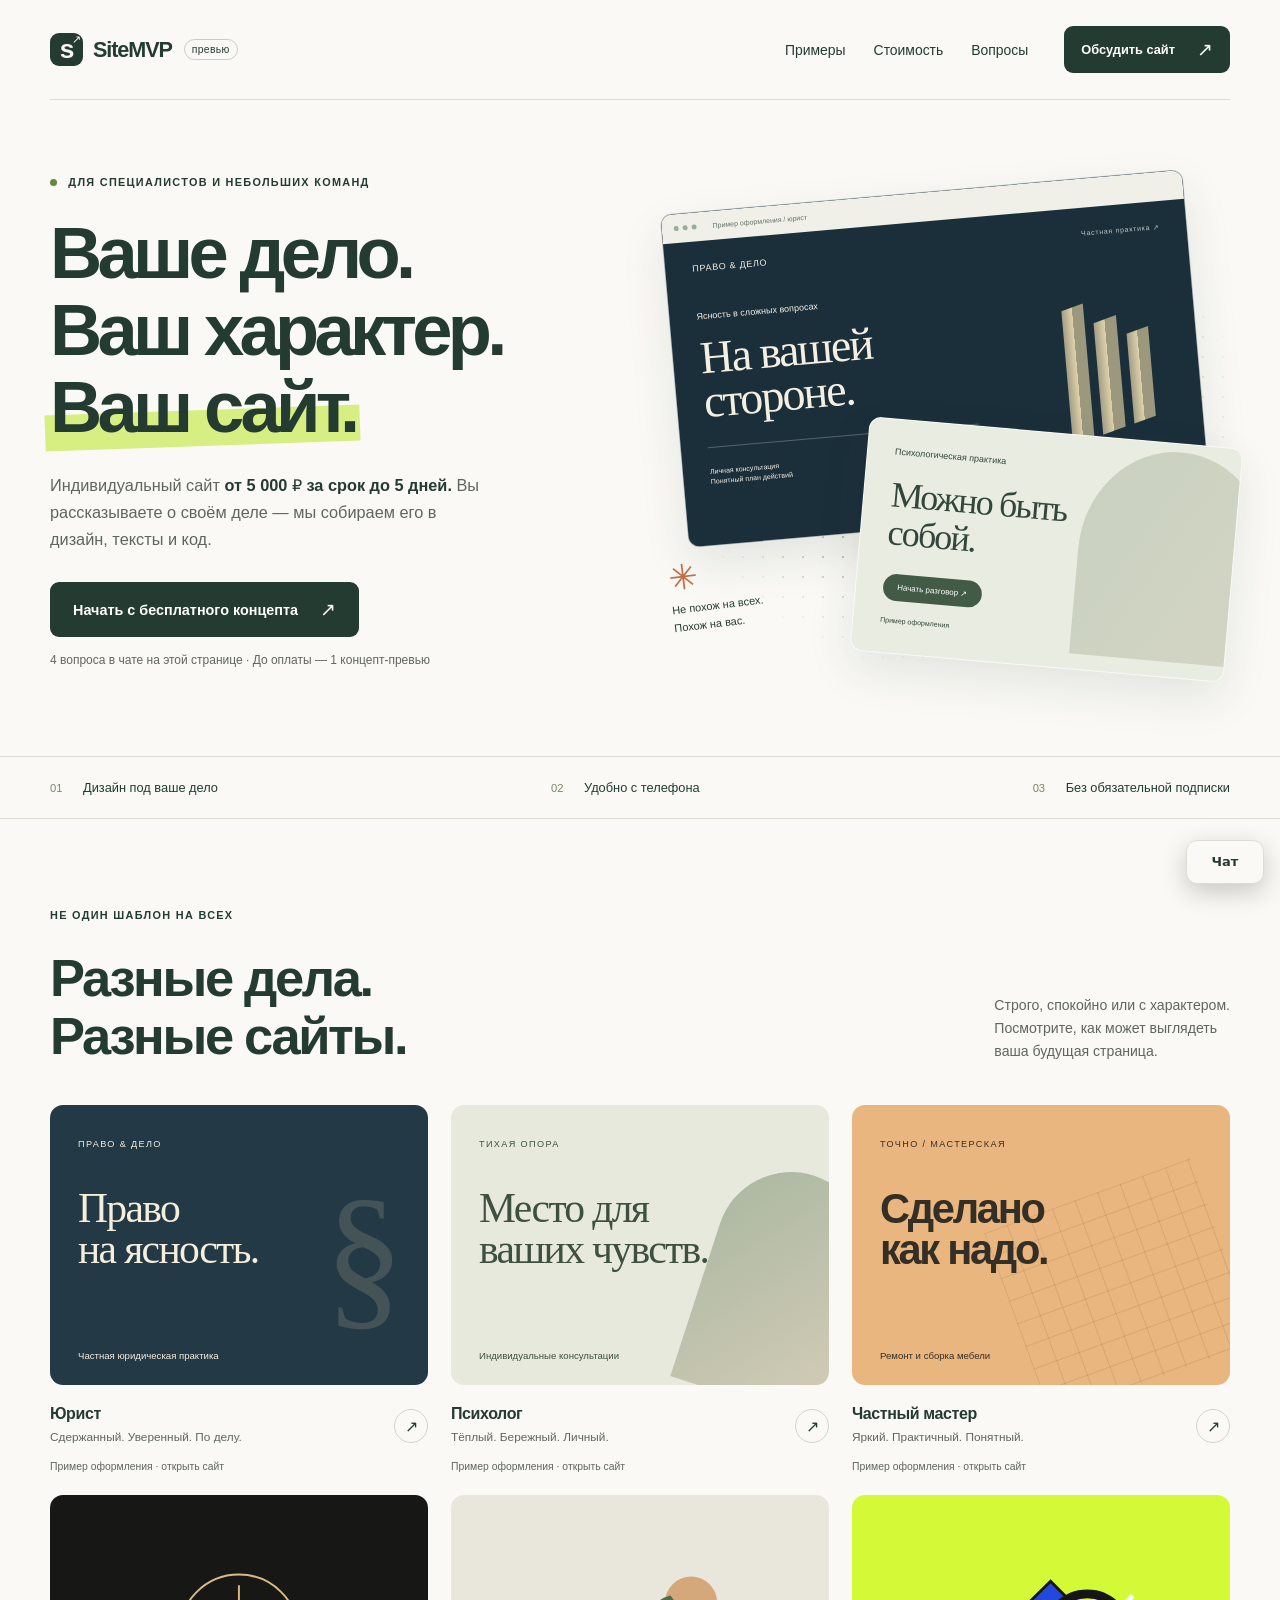
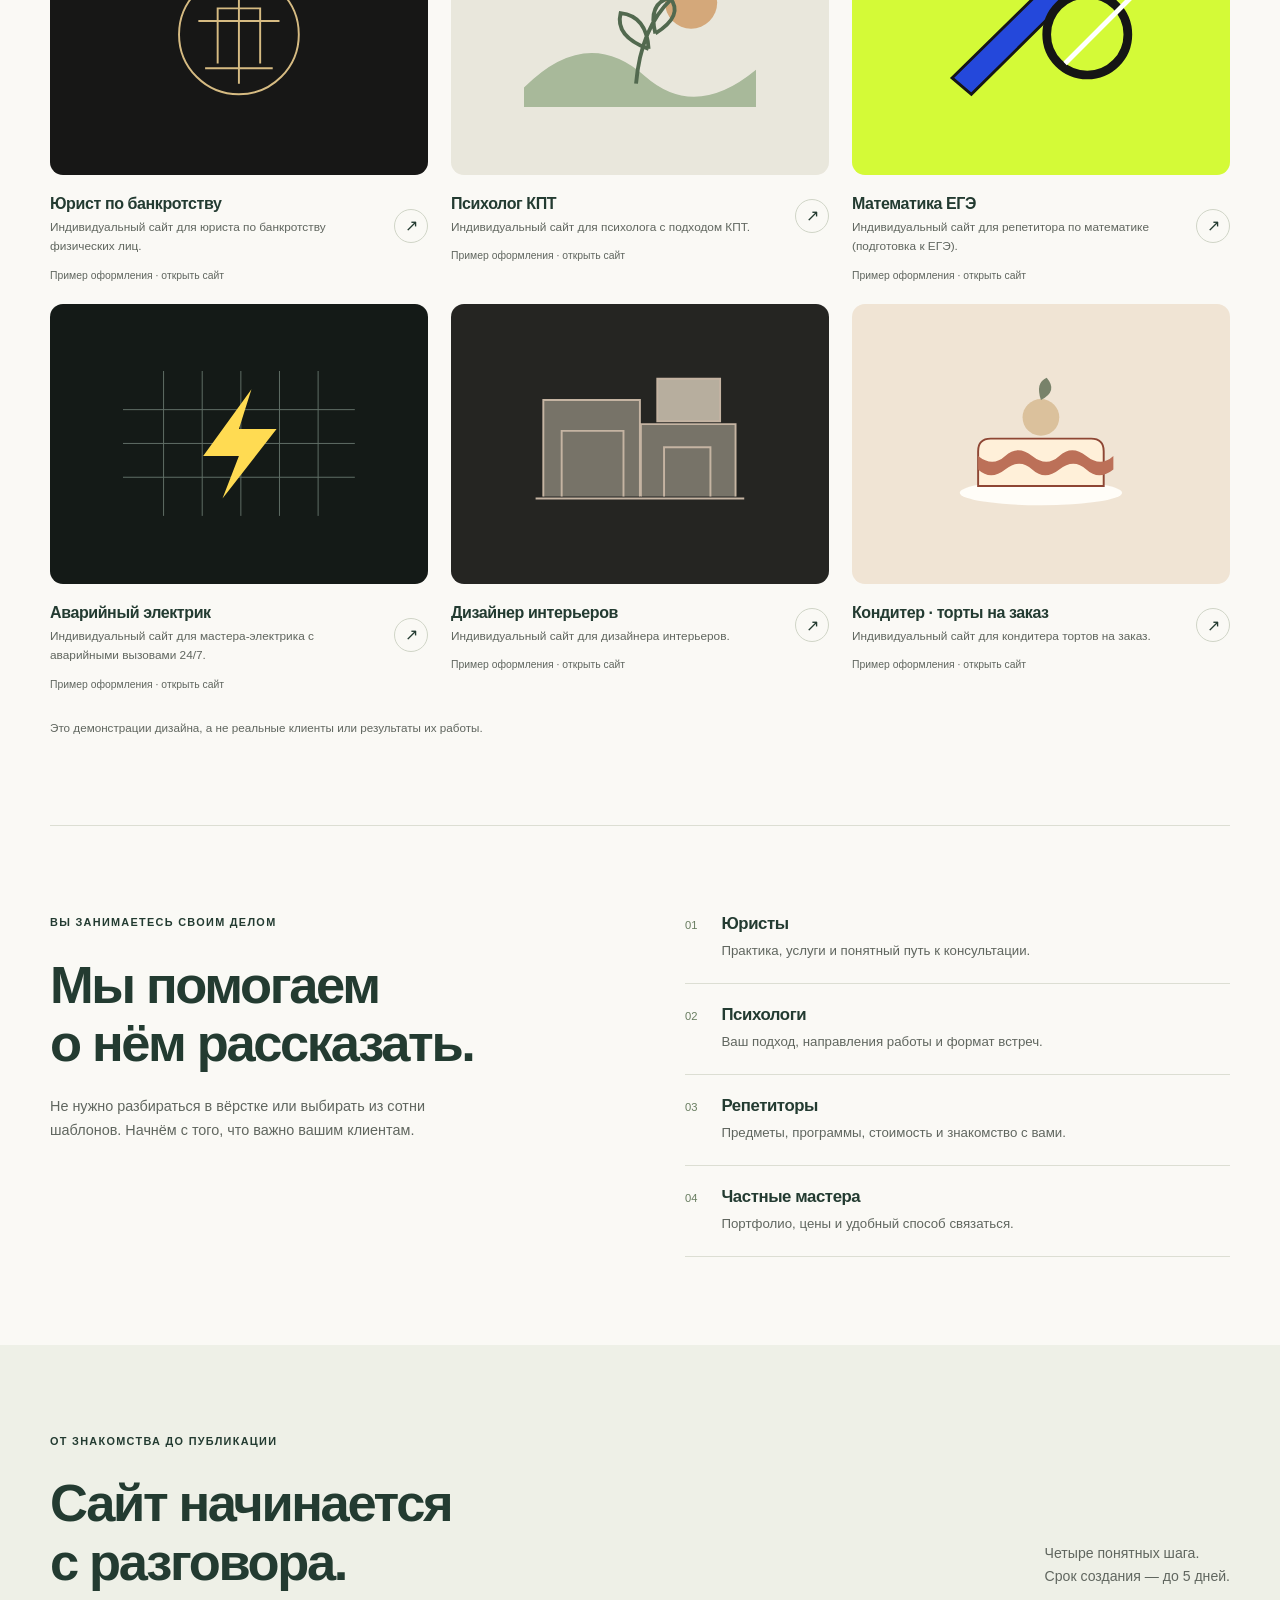
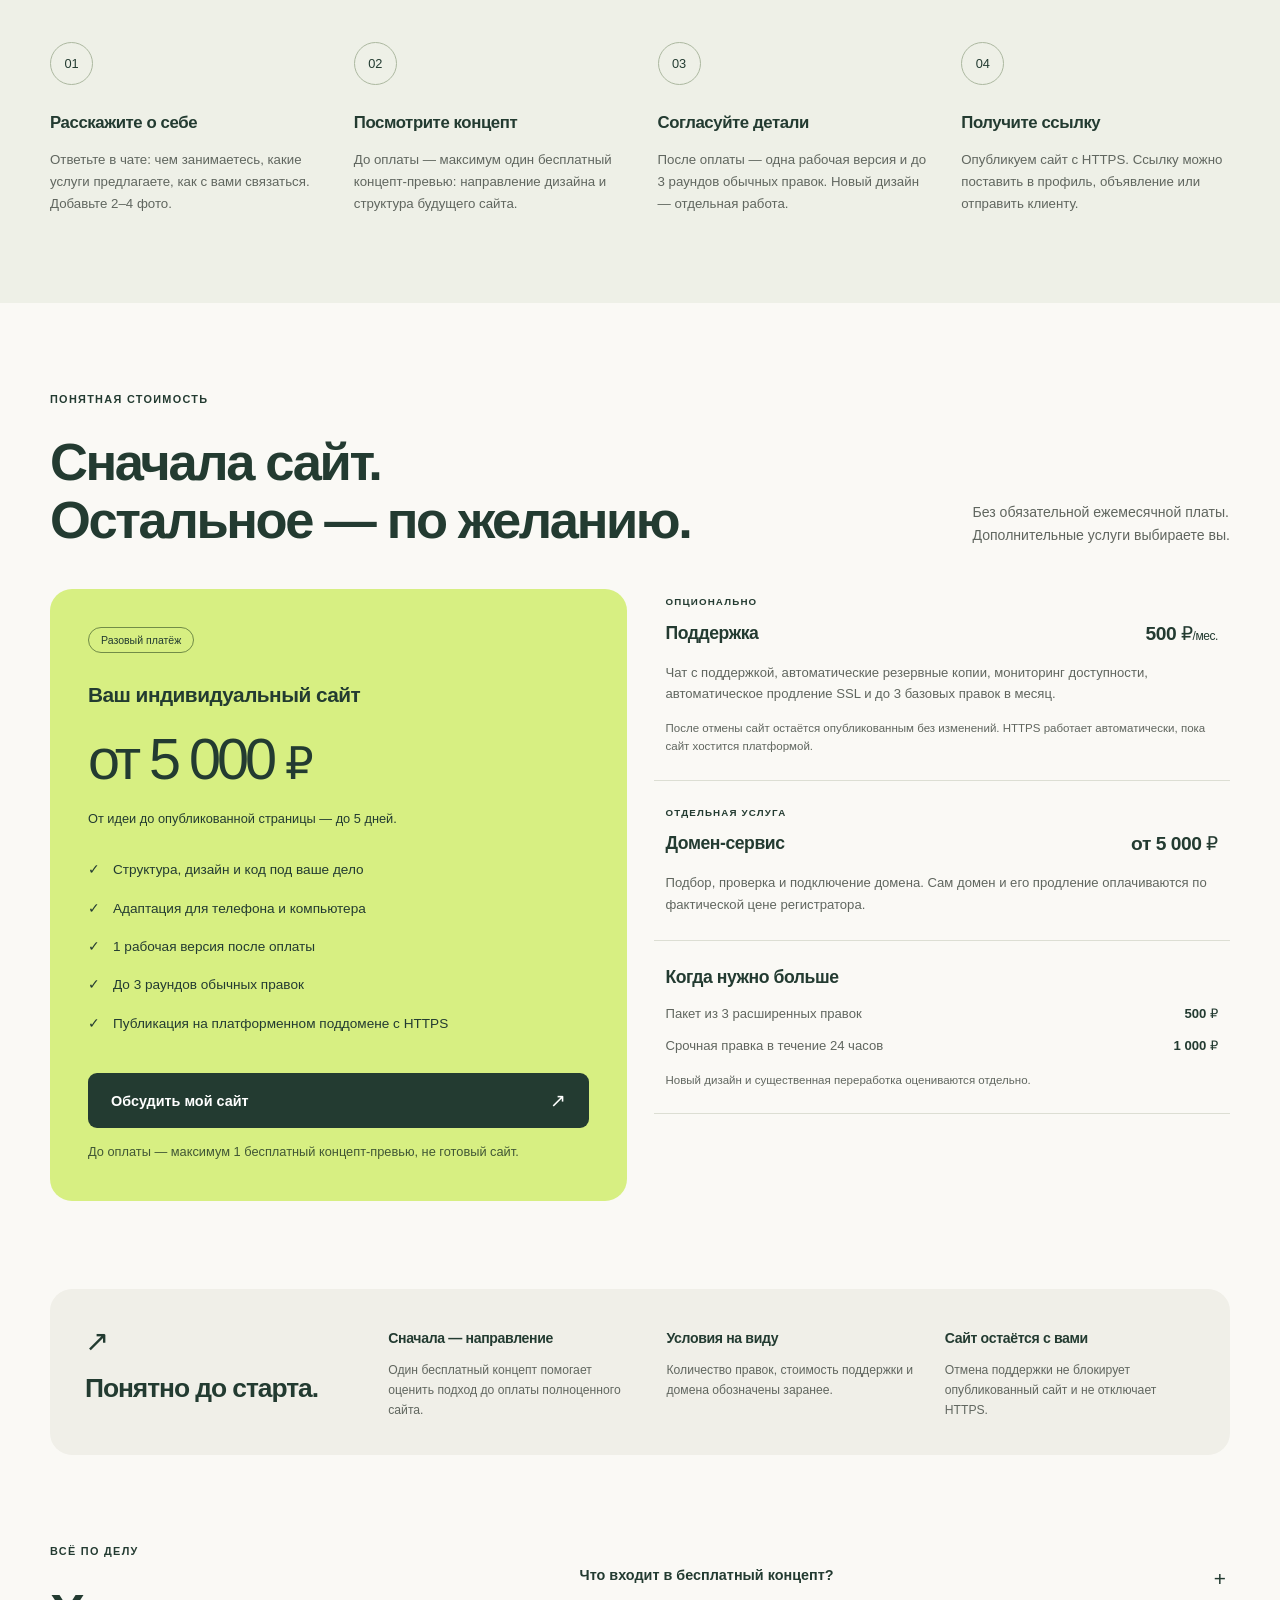
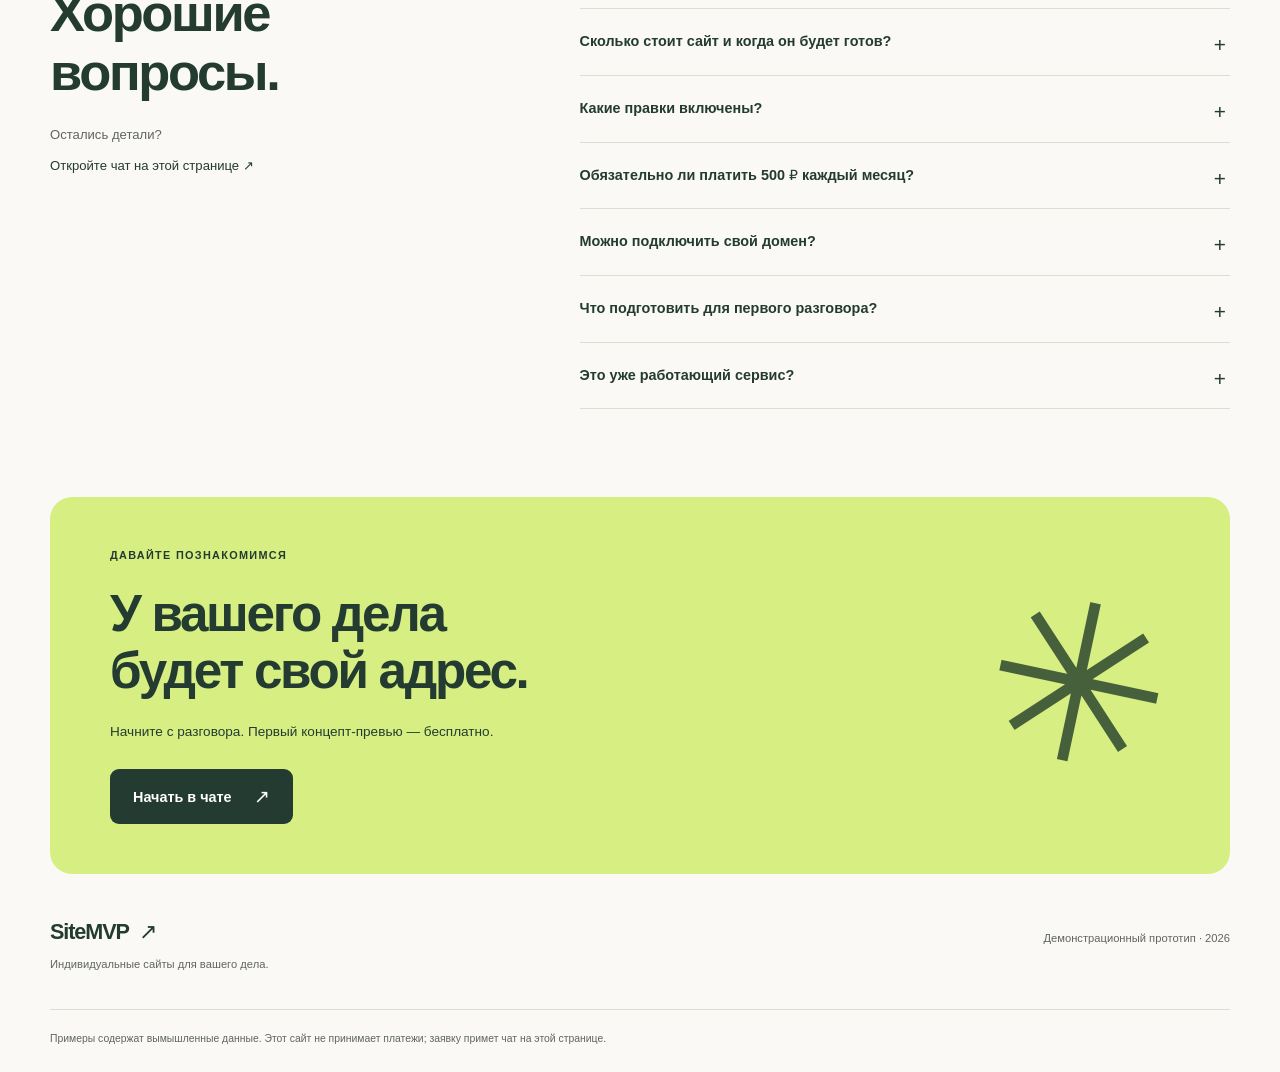
==== commit afc96cbf: "content: real site chat (widget + api base) and gallery" ====
--- a/index.html
+++ b/index.html
@@ -8,7 +8,7 @@
   <title>SiteMVP — сайт, в котором узнают ваше дело</title>
   <link rel="stylesheet" href="styles.css">
   <link rel="icon" href="data:,">
-  <link rel="stylesheet" href="../chat-server/chat-widget.css">
+  <link rel="stylesheet" href="chat-server/chat-widget.css">
 </head>
 <body>
   <a class="skip-link" href="#main">Перейти к содержимому</a>
@@ -79,7 +79,7 @@
 
     <section class="final-cta wrap"><div><p class="eyebrow">Давайте познакомимся</p><h2>У вашего дела<br>будет свой адрес.</h2><p>Начните с разговора. Первый концепт-превью — бесплатно.</p><a class="button button-dark" href="#sitemvp-chat-widget" data-sitemvp-chat-open>Начать в чате <span aria-hidden="true">↗</span></a></div><span class="cta-flower" aria-hidden="true">✳</span></section>
   </main>
-  <footer class="footer wrap"><div><a class="brand" href="index.html">SiteMVP<span aria-hidden="true">↗</span></a><p>Индивидуальные сайты для вашего дела.</p></div><div><a href="https://t.me/online_bronirovanie_robot">Telegram ↗</a><p>Демонстрационный прототип · 2026</p></div><p class="footer-note">Примеры содержат вымышленные данные. Этот сайт не принимает платежи; основной канал — чат на этой странице, Telegram — вторичный.</p></footer>
+  <footer class="footer wrap"><div><a class="brand" href="index.html">SiteMVP<span aria-hidden="true">↗</span></a><p>Индивидуальные сайты для вашего дела.</p></div><div><p>Демонстрационный прототип · 2026</p></div><p class="footer-note">Примеры содержат вымышленные данные. Этот сайт не принимает платежи; заявку примет чат на этой странице.</p></footer>
   <!-- SiteMVP local demo chat -->
   <div id="sitemvp-chat-widget" class="sitemvp-chat-widget">
     <button class="sitemvp-chat-toggle" type="button" aria-controls="sitemvp-chat-panel" aria-expanded="false" aria-label="Открыть чат">Чат</button>
@@ -101,7 +101,7 @@
         <input id="sitemvp-chat-input" type="text" maxlength="700" autocomplete="off" placeholder="Напишите ответ…" aria-label="Ваш ответ">
         <button type="submit">Отправить</button>
       </form>
-      <a class="sitemvp-chat-cta" href="https://t.me/online_bronirovanie_robot" target="_blank" rel="noopener noreferrer" hidden>Или напишите в Telegram <span aria-hidden="true">↗</span></a>
+      <span class="sitemvp-chat-cta" hidden>Демо завершено — в рабочем сервисе заявку примет оператор.</span>
     </section>
   </div>
   <style>
@@ -258,6 +258,6 @@
       });
     }());
   </script>
-  <script>window.SITEMVP_CHAT_API='https://producers-forbes-stan-java.trycloudflare.com';</script><script src="../chat-server/chat-widget.js"></script>
+  <script>window.SITEMVP_CHAT_API='https://producers-forbes-stan-java.trycloudflare.com';</script><script src="chat-server/chat-widget.js"></script>
 </body>
 </html>
